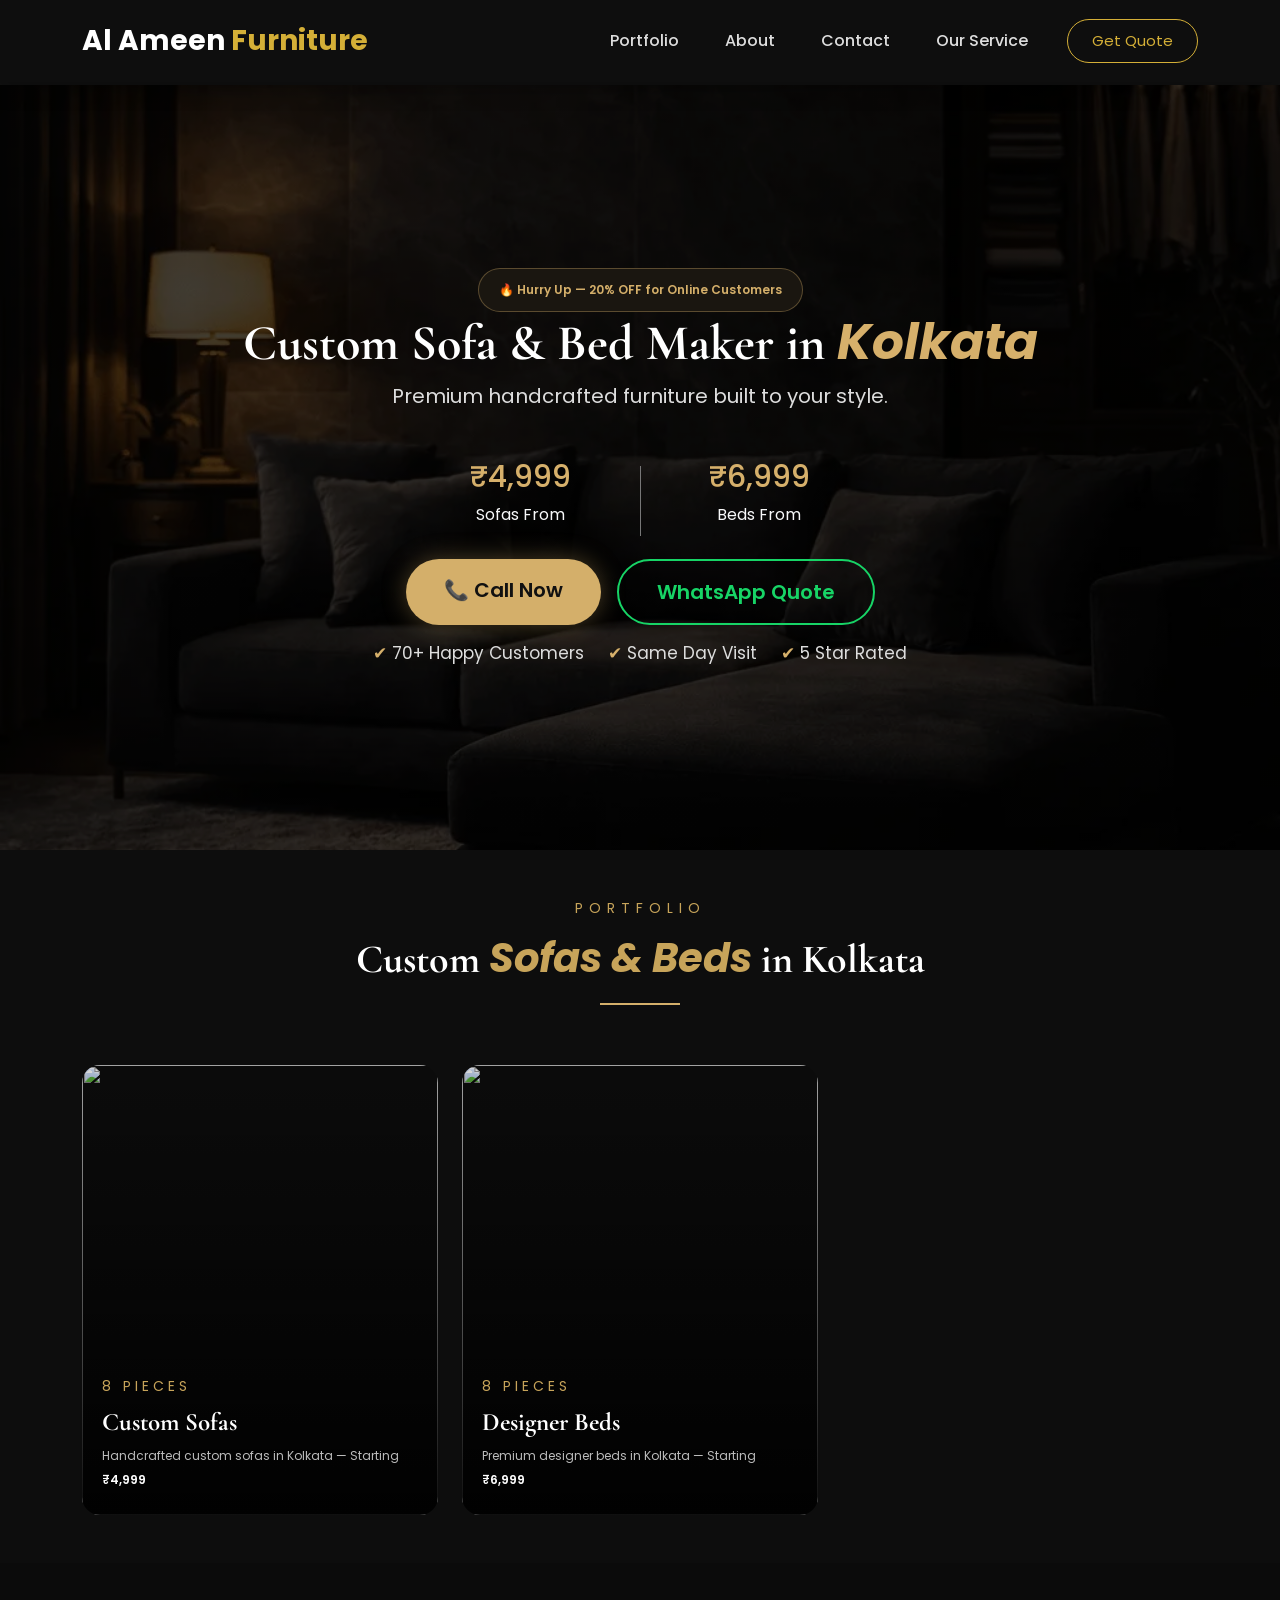
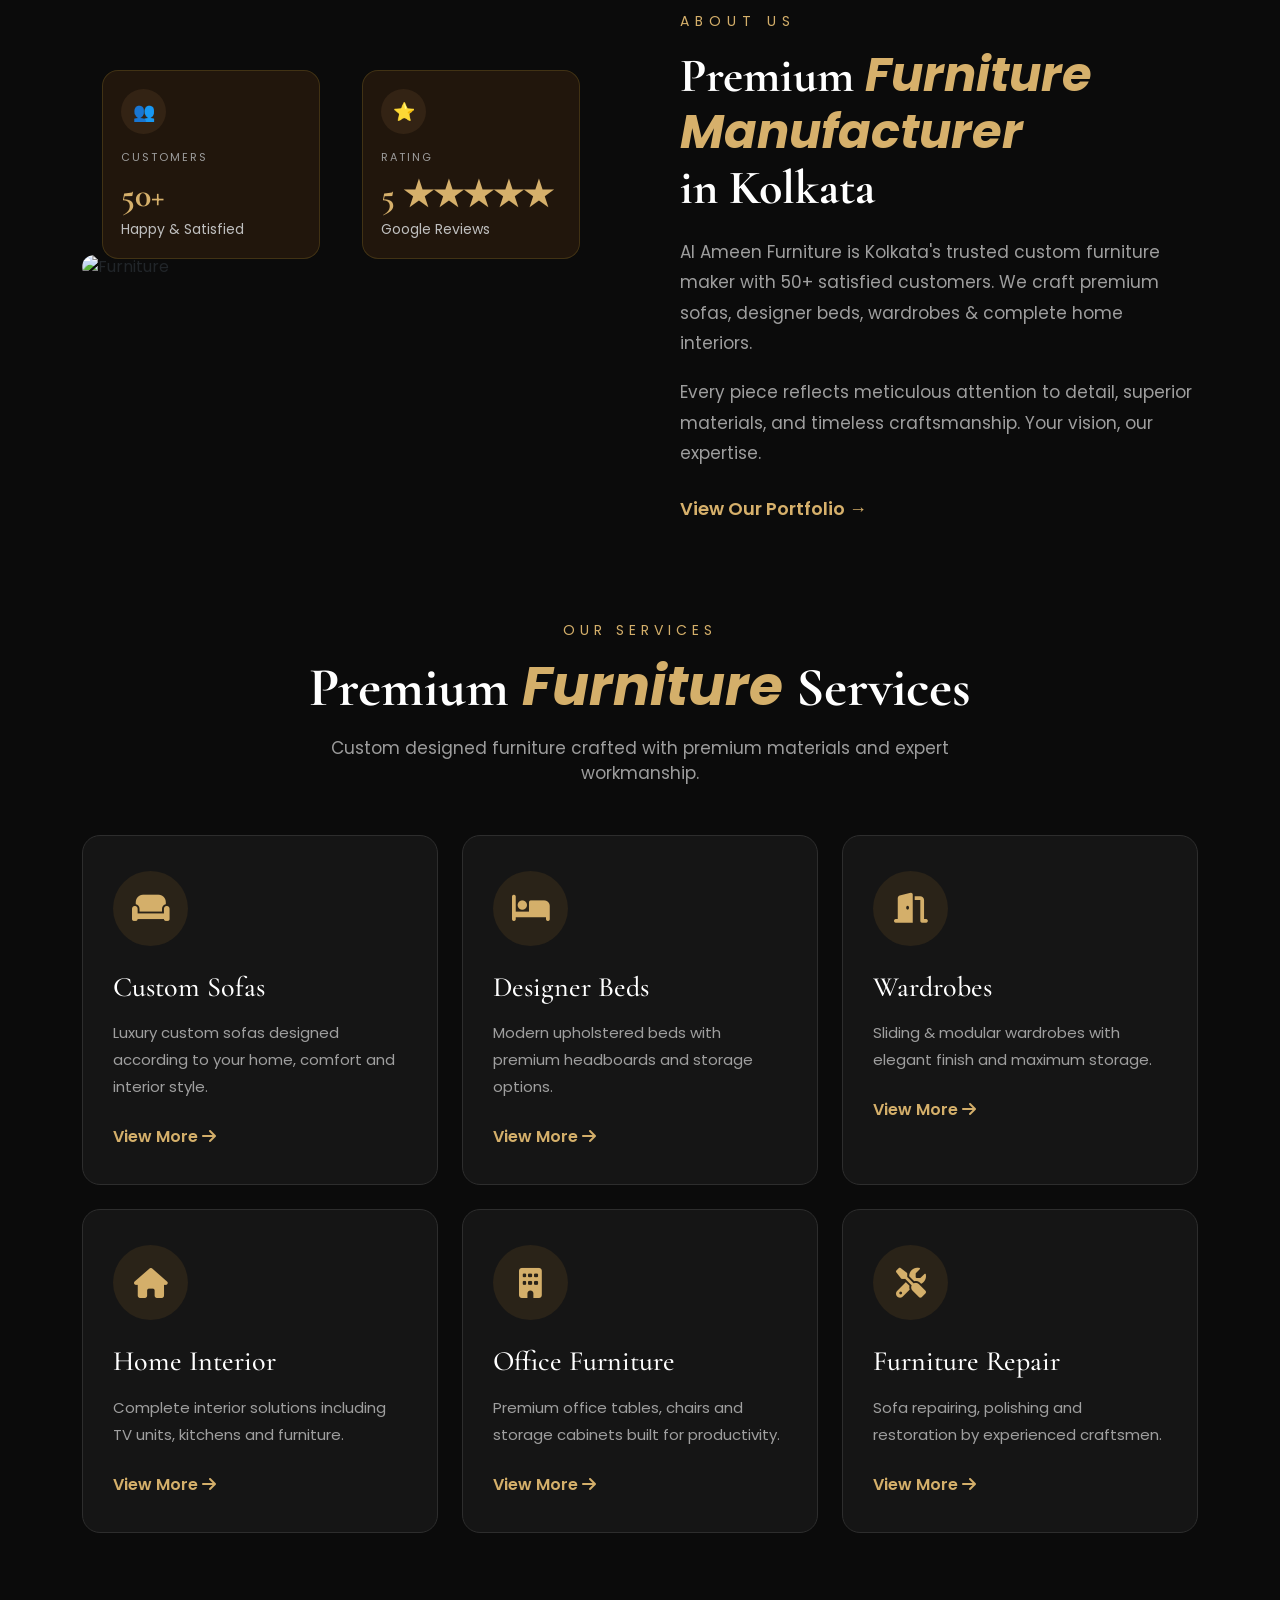
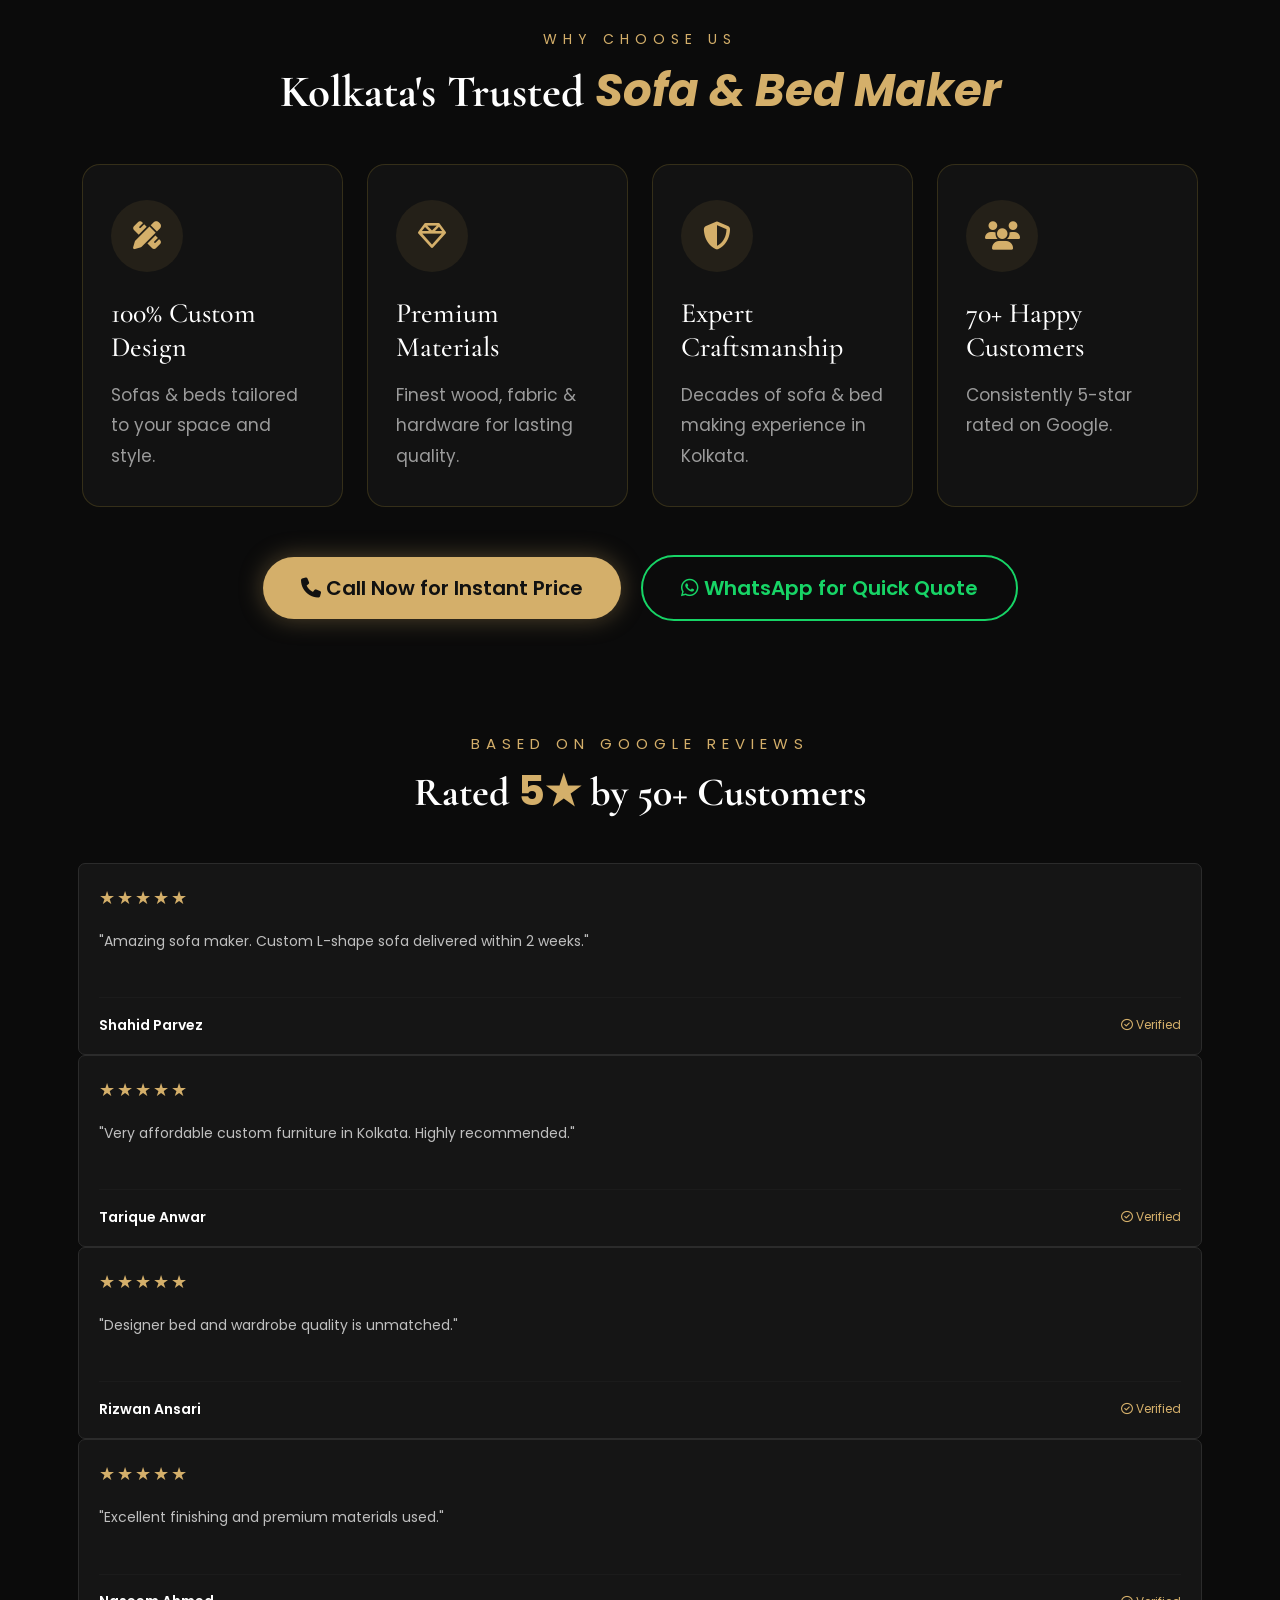
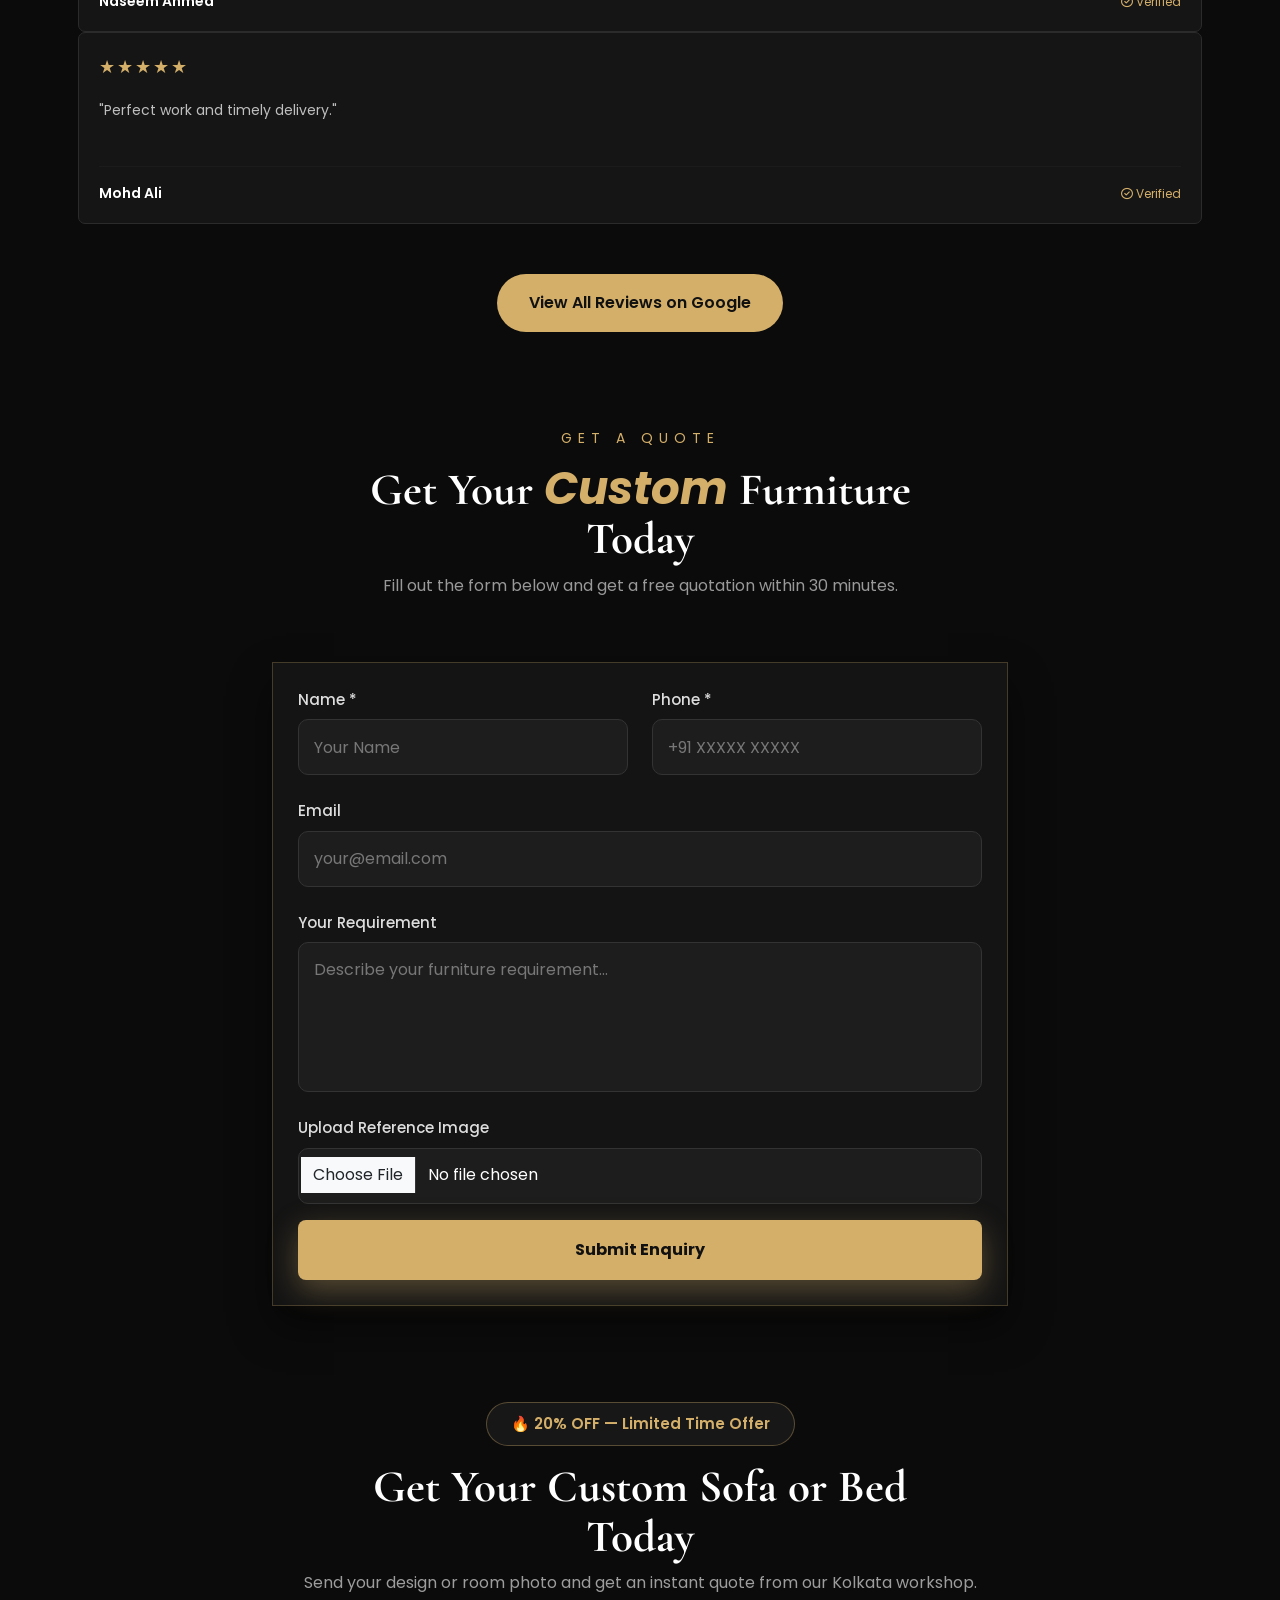
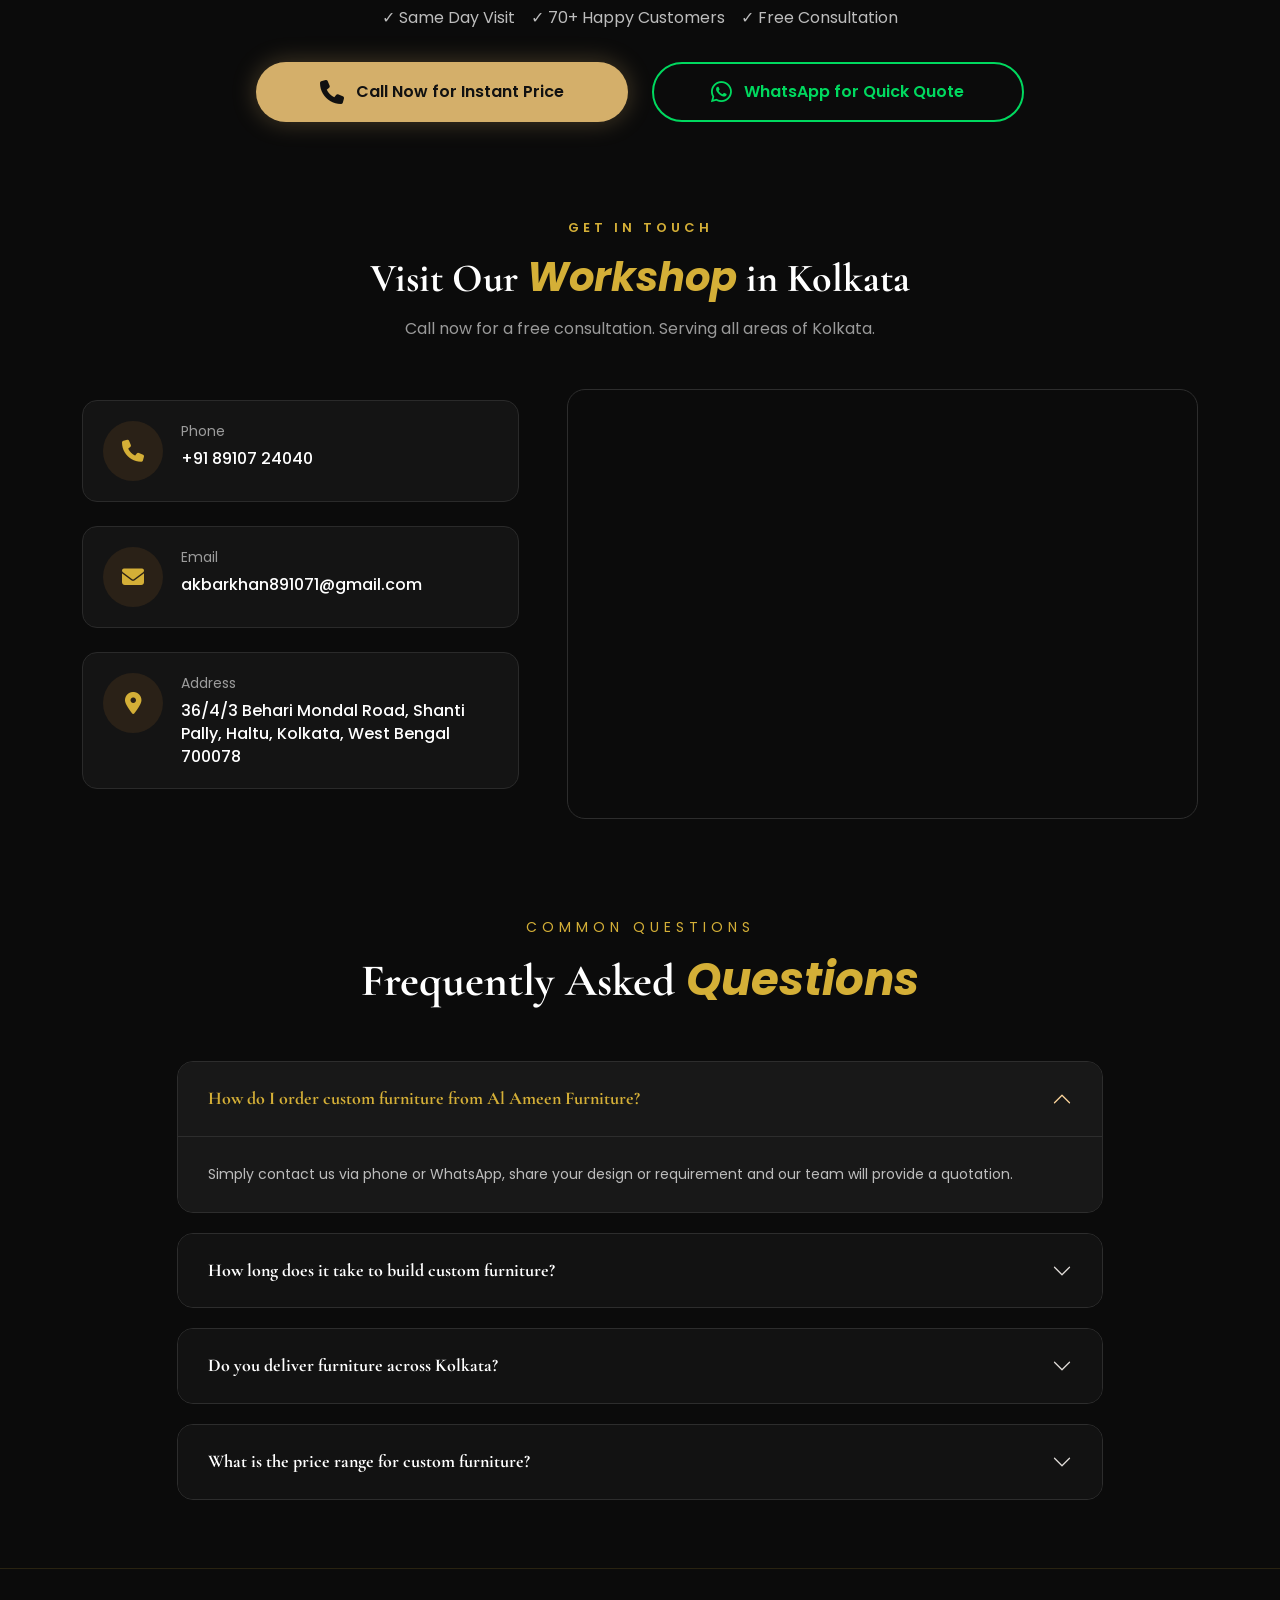
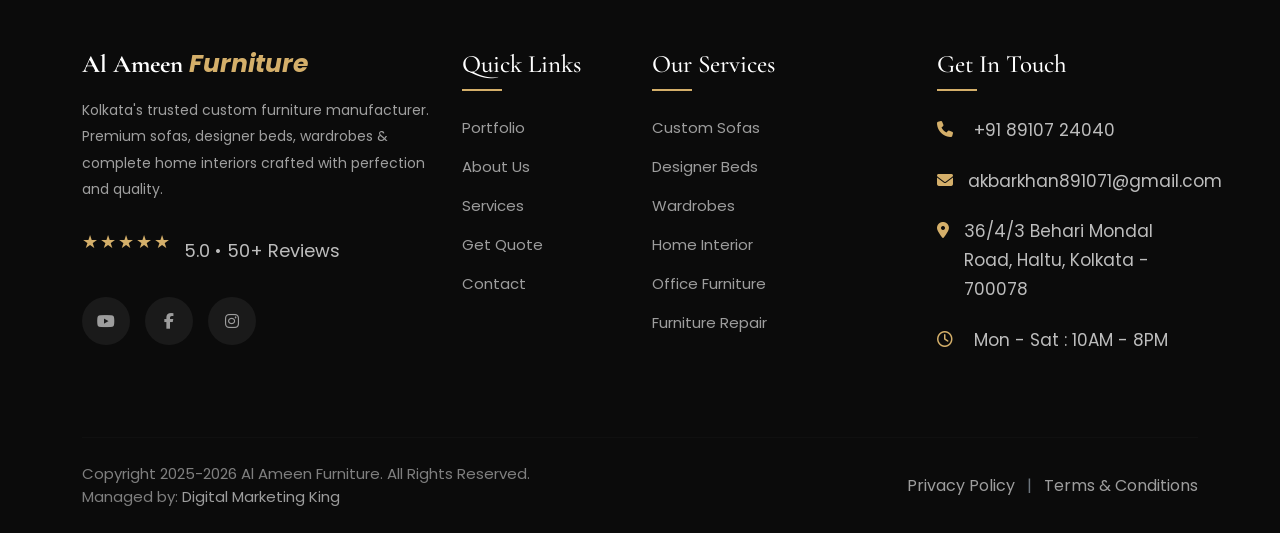
==== index.html @ 8ad7bc1b "Update index.html" ====
<!DOCTYPE html>
<html lang="en">

<head>
    <meta charset="UTF-8">
    <meta name="viewport" content="width=device-width, initial-scale=1.0">
    <!-- SEO Optimization Meta Tags By Digital Marketing King® -->
    <!-- Visit us at Digitalmarketingking.com -->
    <title>Custom Furniture Manufacturer in Kolkata | Sofa, Bed, Wardrobe & Interior</title>
    <meta name="description" content="Al Ameen Furniture is a trusted custom furniture manufacturer in Kolkata. We design and manufacture custom sofas, designer beds, wardrobes, office furniture, home interiors, furniture repair, polishing, and upholstery services at affordable prices.">
    <link rel="canonical" href="https://alameenfurniture.in/" />
    <meta name="author" content="Al Ameen Furniture">
    <meta name="language" content="English">
    <meta name="robots" content="index, follow, max-image-preview:large">

    <!-- Bootstrap CSS -->
    <link href="https://cdn.jsdelivr.net/npm/bootstrap@5.3.3/dist/css/bootstrap.min.css" rel="stylesheet">

    <!-- Google Font -->
    <link href="https://fonts.googleapis.com/css2?family=Poppins:wght@300;400;500;600;700&display=swap"
        rel="stylesheet">

    <link rel="stylesheet" href="https://cdnjs.cloudflare.com/ajax/libs/font-awesome/6.6.0/css/all.min.css">

    <!-- Slick Slider -->
    <link rel="stylesheet" href="https://cdn.jsdelivr.net/npm/slick-carousel@1.8.1/slick/slick.css">
    <link rel="stylesheet" href="https://cdn.jsdelivr.net/npm/slick-carousel@1.8.1/slick/slick-theme.css">

    <style>
        @import url('https://fonts.googleapis.com/css2?family=Cormorant+Garamond:wght@600;700&family=Poppins:wght@300;400;500;600&display=swap');

        * {
            margin: 0;
            padding: 0;
            box-sizing: border-box;
            font-family: 'Poppins', sans-serif;
        }

        html {
            scroll-behavior: smooth;
        }

        body {
            background: #111;
            padding-top: 85px;
        }

        /*================== Navbar ===================*/

        .navbar {
            position: fixed;
            top: 0;
            left: 0;
            width: 100%;
            z-index: 9999;
            padding: 15px 0;
            background: rgba(15, 15, 15, .95);
            backdrop-filter: blur(10px);
            -webkit-backdrop-filter: blur(10px);
            transition: .4s;
            box-shadow: 0 5px 20px rgba(0, 0, 0, .35);
        }

        .navbar .container {
            display: flex;
            align-items: center;
            justify-content: space-between;
        }

        .logo {
            font-size: 28px;
            font-weight: 700;
            text-decoration: none;
        }

        .white {
            color: #fff;
        }

        .gold {
            color: #d4af37;
        }

        /*================ Menu =================*/

        .navbar-nav {
            align-items: center;
        }

        .navbar-nav .nav-link {
            color: #ddd;
            font-size: 16px;
            font-weight: 500;
            margin: 0 15px;
            position: relative;
            transition: .3s;
        }

        .navbar-nav .nav-link:hover {
            color: #fff;
        }

        .navbar-nav .nav-link::after {
            content: "";
            position: absolute;
            left: 0;
            bottom: -5px;
            width: 0;
            height: 2px;
            background: #d4af37;
            transition: .4s;
        }

        .navbar-nav .nav-link:hover::after {
            width: 100%;
        }

        /*================== Button ===================*/

        .quote-btn {
            color: #d4af37;
            border: 1px solid #d4af37;
            border-radius: 40px;
            padding: 10px 24px;
            font-size: 15px;
            transition: .4s;
        }

        .quote-btn:hover {
            background: #d4af37;
            color: #111;
        }

        /*================= Toggle Button ====================*/

        .navbar-toggler {
            border: none;
            box-shadow: none !important;
        }

        .navbar-toggler-icon {
            filter: invert(1);
        }

        /*================== Offcanvas ========================*/

        .offcanvas {
            width: 280px;
            background: #111;
        }

        .offcanvas-header {
            border-bottom: 1px solid rgba(255, 255, 255, .08);
            padding: 20px;
        }

        .offcanvas-body {
            padding: 20px;
        }

        .offcanvas .nav-link {
            color: #fff !important;
            padding: 12px 0;
            font-size: 17px;
        }

        .offcanvas .nav-link:hover {
            color: #d4af37 !important;
        }

        .btn-close {
            filter: invert(1);
        }

        /*================ Responsive ====================*/

        @media(max-width:991px) {

            .logo {
                font-size: 22px;
            }

            .quote-btn {
                width: 100%;
                text-align: center;
                margin-top: 20px;
            }

            .offcanvas {
                width: 260px;
            }

        }

        @media(max-width:576px) {

            .logo {
                font-size: 20px;
            }

            .navbar {
                padding: 12px 0;
            }

        }
    </style>

    <style>
        .hero-section {
            min-height: 85vh;
            background: linear-gradient(rgba(0, 0, 0, .70), rgba(0, 0, 0, .70)),
                url(img/hero-bg-DY46od06.webp) center/cover no-repeat;
            position: relative;
        }

        .overlay {
            position: absolute;
            inset: 0;
            background: rgba(0, 0, 0, .15);
        }

        .offer-badge {
            display: inline-block;
            border: 1px solid #c9a96e;
            color: #c9a96e;
            padding: 10px 25px;
            border-radius: 50px;
            font-size: 15px;
        }

        .hero-title {
            color: #fff;
            font-size: clamp(38px, 6vw, 65px);
            font-family: "Cormorant Garamond", serif;
            font-weight: 700;
            font-size: 50px;
        }

        .hero-title span {
            color: #d6b06b;
            font-style: italic;
        }

        .hero-subtitle {
            color: #ddd;
            font-size: 20px;
        }

        .price-area h2,
        .hero-section h2 {
            color: #d6b06b;
            font-size: 30px;
        }

        .divider {
            width: 1px;
            height: 70px;
            background: #777;
        }

        .call-btn,
        .whatsapp-btn {
            text-decoration: none;
            padding: 15px 30px;
            border-radius: 50px;
            font-weight: 600;
        }

        .call-btn {
            background: #d6b06b;
            color: #111;
        }

        .call-btn:hover {
            background: #fff;
        }

        .whatsapp-btn {
            border: 2px solid #25D366;
            color: #25D366;
        }

        .whatsapp-btn:hover {
            background: #25D366;
            color: #fff;
        }

        .hero-features span {
            color: #ddd;
            font-size: 17px;
        }

        .hero-features span::before {
            content: "✔ ";
            color: #d6b06b;
        }

        @media(max-width:768px) {

            .hero-section {
                min-height: 75vh;
                padding: 40px 0;
            }

            .hero-subtitle {
                font-size: 17px;
            }

            .price-area h2,
            .hero-section h2 {
                font-size: 34px;
            }

            .call-btn,
            .whatsapp-btn {
                width: 100%;
                text-align: center;
            }

        }
    </style>

    <style>
        .offer-badge {
            display: inline-flex;
            align-items: center;
            justify-content: center;
            padding: 12px 20px;
            border: 1px solid rgba(212, 175, 106, .35);
            border-radius: 50px;
            background: #1a1610;
            color: #d4af6a;
            font-size: 12px;
            font-weight: 600;
            animation: offerBlink 1.2s infinite;
            transition: .3s;
        }

        /* ON - OFF - ON Animation */
        @keyframes offerBlink {
            0% {
                opacity: 1;
                transform: scale(1);
                box-shadow: 0 0 0 rgba(212, 175, 106, 0);
            }

            25% {
                opacity: 1;
                /* box-shadow: 0 0 25px rgba(212, 175, 106, .7); */
            }

            50% {
                opacity: .35;
                transform: scale(.96);
                box-shadow: none;
            }

            75% {
                opacity: 1;
                /* box-shadow: 0 0 30px rgba(212, 175, 106, .8); */
            }

            100% {
                opacity: 1;
                transform: scale(1);
                box-shadow: 0 0 0 rgba(212, 175, 106, 0);
            }
        }
    </style>

</head>

<body>

    <header class="hero">

        <nav class="navbar navbar-expand-lg fixed-top">

            <div class="container">

                <a class="navbar-brand logo" href="#">
                    <span class="white">Al Ameen</span>
                    <span class="gold">Furniture</span>
                </a>

                <!-- Mobile Button -->
                <button class="navbar-toggler" type="button" data-bs-toggle="offcanvas" data-bs-target="#mobileMenu">

                    <span class="navbar-toggler-icon"></span>

                </button>

                <!-- Desktop Menu -->
                <div class="collapse navbar-collapse d-none d-lg-flex justify-content-end">

                    <ul class="navbar-nav align-items-center">

                        <li class="nav-item">
                            <a class="nav-link" href="#Portfolio">Portfolio</a>
                        </li>

                        <li class="nav-item">
                            <a class="nav-link" href="#about">About</a>
                        </li>

                        <li class="nav-item">
                            <a class="nav-link" href="#contact">Contact</a>
                        </li>

                        <li class="nav-item">
                            <a class="nav-link" href="#service">Our Service</a>
                        </li>

                        <li class="nav-item ms-3">
                            <a href="#quote" class="btn quote-btn">
                                Get Quote
                            </a>
                        </li>

                    </ul>

                </div>

            </div>

        </nav>

    </header>

    <!-- Mobile Offcanvas -->
    <div class="offcanvas offcanvas-start text-white" tabindex="-1" id="mobileMenu">

        <div class="offcanvas-header">

            <h5 class="logo">
                <span class="white">Al Ameen</span>
                <span class="gold">Furniture</span>
            </h5>

            <button type="button" class="btn-close" data-bs-dismiss="offcanvas"></button>

        </div>

        <div class="offcanvas-body">

            <ul class="navbar-nav">

                <li class="nav-item">
                    <a class="nav-link" href="#portfolio">Portfolio</a>
                </li>

                <li class="nav-item">
                    <a class="nav-link" href="#about">About</a>
                </li>
                <li class="nav-item">
                    <a class="nav-link" href="#service">Our Service</a>
                </li>

                <li class="nav-item">
                    <a class="nav-link" href="#contact">Contact</a>
                </li>

                <li class="mt-4">
                    <a href="#quote" class="btn quote-btn w-100">
                        Get Quote
                    </a>
                </li>

            </ul>

        </div>

    </div>



    <section class="hero-section d-flex align-items-center text-center">

        <div class="overlay"></div>

        <div class="container position-relative">

            <div class="row justify-content-center">
                <div class="col-lg-9">

                    <div class="offer-badge">
                        🔥 Hurry Up — 20% OFF for Online Customers
                    </div>

                    <h1 class="hero-title">
                        Custom Sofa & Bed Maker in
                        <span>Kolkata</span>
                    </h1>

                    <p class="hero-subtitle">
                        Premium handcrafted furniture built to your style.
                    </p>

                    <div class="row justify-content-center align-items-center g-4 mt-4">

                        <div class="col-6 col-md-3">
                            <h2>₹4,999</h2>
                            <p class="text-light">Sofas From</p>
                        </div>

                        <div class="col-auto d-none d-md-block">
                            <div class="divider"></div>
                        </div>

                        <div class="col-6 col-md-3">
                            <h2>₹6,999</h2>
                            <p class="text-light">Beds From</p>
                        </div>

                    </div>

                    <div class="d-flex flex-column flex-md-row justify-content-center gap-3 mt-3">

                        <a href="8910724040" class="call-btn">
                            📞 Call Now
                        </a>

                        <a href="https://api.whatsapp.com/send/?phone=918910724040&text=I+want+custom+sofa+or+bed+quote&type=phone_number&app_absent=0"
                            class="whatsapp-btn">
                            WhatsApp Quote
                        </a>

                    </div>

                    <div class="d-flex flex-wrap justify-content-center gap-4 mt-3 hero-features">

                        <span>70+ Happy Customers</span>
                        <span>Same Day Visit</span>
                        <span>5 Star Rated</span>

                    </div>

                </div>
            </div>

        </div>

    </section>


    <section class="portfolio py-5" id="Portfolio">
        <div class="container">

            <div class="text-center mb-5">
                <p class="portfolio-tag">PORTFOLIO</p>

                <h2 class="portfolio-title">
                    Custom <span>Sofas & Beds</span> in Kolkata
                </h2>

                <div class="title-line"></div>
            </div>

            <div class="row g-4">

                <!-- Card 1 -->
                <div class="col-lg-4 col-md-6">
                    <div class="portfolio-card">

                        <img src="https://images.unsplash.com/photo-1555041469-a586c61ea9bc?w=800" class="img-fluid">

                        <div class="card-overlay">

                            <span class="pieces">8 PIECES</span>

                            <h3>Custom Sofas</h3>

                            <p>
                                Handcrafted custom sofas in Kolkata — Starting
                            </p>

                            <h5>₹4,999</h5>

                        </div>

                    </div>
                </div>

                <!-- Card 2 -->
                <div class="col-lg-4 col-md-6">
                    <div class="portfolio-card">

                        <img src="https://images.unsplash.com/photo-1505693416388-ac5ce068fe85?w=800" class="img-fluid">

                        <div class="card-overlay">

                            <span class="pieces">8 PIECES</span>

                            <h3>Designer Beds</h3>

                            <p>
                                Premium designer beds in Kolkata — Starting
                            </p>

                            <h5>₹6,999</h5>

                        </div>

                    </div>
                </div>

            </div>

        </div>
    </section>


    <style>
        .portfolio {
            background: #0d0d0d;
        }

        .portfolio-tag {
            color: #c7a45a;
            letter-spacing: 6px;
            font-size: 14px;
            margin-bottom: 15px;
        }

        .portfolio-title {
            color: #fff;
            font-size: 40px;
            font-family: "Cormorant Garamond", serif;
            font-weight: 700;
        }

        .portfolio-title span {
            color: #c7a45a;
            font-style: italic;
        }

        .title-line {
            width: 80px;
            height: 2px;
            background: #c7a45a;
            margin: 20px auto;
        }

        .portfolio-card {
            position: relative;
            overflow: hidden;
            border-radius: 18px;
        }

        .portfolio-card img {
            width: 100%;
            height: 450px;
            object-fit: cover;
            transition: .5s;
        }

        .portfolio-card:hover img {
            transform: scale(1.08);
        }

        .card-overlay {
            position: absolute;
            inset: 0;
            background: linear-gradient(to top, rgba(0, 0, 0, .92), rgba(0, 0, 0, .15));
            display: flex;
            flex-direction: column;
            border-radius: 8px;
            justify-content: flex-end;
            padding: 20px;
        }

        .pieces {
            color: #c7a45a;
            letter-spacing: 4px;
            font-size: 14px;
        }

        .card-overlay h3 {
            color: #fff;
            font-family: "Cormorant Garamond", serif;
            font-size: 25px;
            font-weight: 800;
            margin: 10px 0;
        }

        .card-overlay p {
            color: #bbb;
            font-size: 12px;
            margin-bottom: 8px;
        }

        .card-overlay h5 {
            color: #fff;
            font-size: 12px;
            font-weight: 600;
        }

        @media(max-width:991px) {

            .portfolio-title {
                font-size: 42px;
            }

            .portfolio-card img {
                height: 420px;
            }

            .card-overlay {
                padding: 25px;
            }

            .card-overlay h3 {
                font-size: 36px;
            }

            .card-overlay p {
                font-size: 16px;
            }

            .card-overlay h5 {
                font-size: 26px;
            }

        }
    </style>





    <section class="about-section py-5" id="about">
        <div class="container">
            <div class="row align-items-center g-5">

                <!-- Left Image -->
                <div class="col-lg-6">

                    <div class="about-image">

                        <img src="https://alameenfurniture.in/assets/workshop-DYOjUF5n.webp" class="img-fluid"
                            alt="Furniture">

                        <div class="about-card left-card">
                            <div class="icon">👥</div>

                            <small>CUSTOMERS</small>

                            <h2>50+</h2>

                            <p>Happy & Satisfied</p>
                        </div>

                        <div class="about-card right-card">
                            <div class="icon">⭐</div>

                            <small>RATING</small>

                            <h2>5 ★★★★★</h2>

                            <p>Google Reviews</p>
                        </div>

                    </div>

                </div>

                <!-- Right Content -->
                <div class="col-lg-6">

                    <span class="section-tag">ABOUT US</span>

                    <h2 class="about-title">
                        Premium <span>Furniture Manufacturer</span>
                        <br>in Kolkata
                    </h2>

                    <p class="about-text">
                        Al Ameen Furniture is Kolkata's trusted custom furniture maker with
                        50+ satisfied customers. We craft premium sofas, designer beds,
                        wardrobes & complete home interiors.
                    </p>

                    <p class="about-text">
                        Every piece reflects meticulous attention to detail, superior materials,
                        and timeless craftsmanship. Your vision, our expertise.
                    </p>

                    <a href="#" class="portfolio-btn">
                        View Our Portfolio →
                    </a>

                </div>

            </div>
        </div>
    </section>


    <style>
        .about-section {
            background: #0b0b0b;
            padding: 70px 0;
        }

        .about-image {
            position: relative;
        }

        .about-image img {
            width: 100%;
            height: 550px;
            object-fit: cover;
            border-radius: 18px;
        }

        /* Floating Cards */

        .about-card {
            position: absolute;
            bottom: 20px;
            width: 42%;
            padding: 18px;
            border-radius: 16px;
            background: rgba(36, 24, 14, .92);
            border: 1px solid rgba(212, 175, 55, .18);
            backdrop-filter: blur(10px);
            transition: .3s;
        }

        .about-card:hover {
            transform: translateY(-5px);
        }

        .left-card {
            left: 20px;
        }

        .right-card {
            right: 20px;
        }

        .icon {
            width: 45px;
            height: 45px;
            border-radius: 50%;
            background: #332314;
            color: #d6b06b;
            display: flex;
            align-items: center;
            justify-content: center;
            margin-bottom: 10px;
            font-size: 18px;
        }

        .about-card small {
            color: #9d9d9d;
            font-size: 11px;
            letter-spacing: 2px;
        }

        .about-card h2 {
            color: #d6b06b;
            font-size: 34px;
            margin: 8px 0 2px;
            font-family: 'Cormorant Garamond', serif;
            font-weight: 700;
        }

        .about-card p {
            color: #bfbfbf;
            margin: 0;
            font-size: 14px;
        }

        /* Right Content */

        .section-tag {
            color: #d6b06b;
            letter-spacing: 5px;
            font-size: 13px;
            display: block;
            margin-bottom: 12px;
            text-transform: uppercase;
        }

        .about-title {
            color: #fff;
            font-size: 48px;
            line-height: 1.15;
            margin-bottom: 20px;
            font-family: 'Cormorant Garamond', serif;
            font-weight: 700;
        }

        .about-title span {
            color: #d6b06b;
            font-style: italic;
        }

        .about-text {
            color: #9e9e9e;
            font-size: 17px;
            line-height: 1.8;
            margin-bottom: 18px;
        }

        .portfolio-btn {
            display: inline-block;
            margin-top: 8px;
            color: #d6b06b;
            text-decoration: none;
            font-size: 18px;
            font-weight: 600;
            transition: .3s;
        }

        .portfolio-btn:hover {
            color: #fff;
            transform: translateX(5px);
        }

        /* Desktop spacing */

        @media(min-width:992px) {

            .about-section .row {
                align-items: center;
            }

            .about-section .col-lg-6:first-child {
                padding-right: 40px;
            }

            .about-section .col-lg-6:last-child {
                padding-left: 40px;
            }

        }

        /* Tablet */

        @media(max-width:991px) {

            .about-section {
                padding: 60px 0;
            }

            .about-image {
                margin-bottom: 40px;
            }

            .about-image img {
                height: 450px;
            }

            .about-title {
                font-size: 38px;
            }

            .about-text {
                font-size: 16px;
            }

            .about-card {
                width: 45%;
                padding: 15px;
            }

            .about-card h2 {
                font-size: 28px;
            }

        }

        /* Mobile */

        @media(max-width:576px) {

            .about-section {
                padding: 50px 0;
            }

            .about-image img {
                height: 320px;
            }

            .about-card {
                position: relative;
                width: 100%;
                left: 0;
                right: 0;
                bottom: 0;
                margin-top: 15px;
            }

            .left-card,
            .right-card {
                left: 0;
                right: 0;
            }

            .about-title {
                font-size: 30px;
            }

            .about-text {
                font-size: 15px;
                line-height: 1.7;
            }

            .portfolio-btn {
                font-size: 17px;
            }
        }
    </style>



    <section class="services-section py-5" id="service">
        <div class="container">

            <div class="text-center mb-5">
                <span class="service-tag">OUR SERVICES</span>

                <h2 class="service-title">
                    Premium <span>Furniture</span> Services
                </h2>

                <p class="service-subtitle">
                    Custom designed furniture crafted with premium materials and expert workmanship.
                </p>
            </div>

            <div class="row g-4">

                <div class="col-lg-4 col-md-6">
                    <div class="service-card">
                        <div class="service-icon">
                            <i class="fa-solid fa-couch"></i>
                        </div>

                        <h4>Custom Sofas</h4>

                        <p>
                            Luxury custom sofas designed according to your home,
                            comfort and interior style.
                        </p>

                        <a href="custom-sofa.html">View More <i class="fa-solid fa-arrow-right"></i></a>
                    </div>
                </div>

                <div class="col-lg-4 col-md-6">
                    <div class="service-card">
                        <div class="service-icon">
                            <i class="fa-solid fa-bed"></i>
                        </div>

                        <h4>Designer Beds</h4>

                        <p>
                            Modern upholstered beds with premium headboards
                            and storage options.
                        </p>

                        <a href="designer-beds.html">View More <i class="fa-solid fa-arrow-right"></i></a>
                    </div>
                </div>

                <div class="col-lg-4 col-md-6">
                    <div class="service-card">
                        <div class="service-icon">
                            <i class="fa-solid fa-door-open"></i>
                        </div>

                        <h4>Wardrobes</h4>

                        <p>
                            Sliding & modular wardrobes with elegant finish
                            and maximum storage.
                        </p>

                        <a href="wardrobes.html">View More <i class="fa-solid fa-arrow-right"></i></a>
                    </div>
                </div>

                <div class="col-lg-4 col-md-6">
                    <div class="service-card">
                        <div class="service-icon">
                            <i class="fa-solid fa-house"></i>
                        </div>

                        <h4>Home Interior</h4>

                        <p>
                            Complete interior solutions including TV units,
                            kitchens and furniture.
                        </p>

                        <a href="home-interior.html">View More <i class="fa-solid fa-arrow-right"></i></a>
                    </div>
                </div>

                <div class="col-lg-4 col-md-6">
                    <div class="service-card">
                        <div class="service-icon">
                            <i class="fa-solid fa-building"></i>
                        </div>

                        <h4>Office Furniture</h4>

                        <p>
                            Premium office tables, chairs and storage cabinets
                            built for productivity.
                        </p>

                        <a href="office-furniture.html">View More <i class="fa-solid fa-arrow-right"></i></a>
                    </div>
                </div>

                <div class="col-lg-4 col-md-6">
                    <div class="service-card">
                        <div class="service-icon">
                            <i class="fa-solid fa-screwdriver-wrench"></i>
                        </div>

                        <h4>Furniture Repair</h4>

                        <p>
                            Sofa repairing, polishing and restoration
                            by experienced craftsmen.
                        </p>

                        <a href="furniture-repair.html">View More <i class="fa-solid fa-arrow-right"></i></a>
                    </div>
                </div>

            </div>

        </div>
    </section>


    <style>
        .services-section {
            background: #0b0b0b;
        }

        .service-tag {
            display: inline-block;
            color: #d4af6a;
            font-size: 14px;
            letter-spacing: 5px;
            text-transform: uppercase;
            margin-bottom: 12px;
        }

        .service-title {
            color: #fff;
            font-size: 55px;
            font-family: 'Cormorant Garamond', serif;
            font-weight: 700;
            margin-bottom: 15px;
        }

        .service-title span {
            color: #d4af6a;
            font-style: italic;
        }

        .service-subtitle {
            color: #9c9c9c;
            max-width: 650px;
            margin: auto;
            font-size: 17px;
        }

        .service-card {

            height: 100%;

            background: #151515;

            border: 1px solid #2d2d2d;

            border-radius: 18px;

            padding: 35px 30px;

            transition: .4s;

            position: relative;

            overflow: hidden;
        }

        .service-card::before {

            content: "";

            position: absolute;

            top: 0;

            left: 0;

            width: 100%;

            height: 4px;

            background: #d4af6a;

            transform: scaleX(0);

            transition: .4s;
        }

        .service-card:hover::before {

            transform: scaleX(1);
        }

        .service-card:hover {

            transform: translateY(-10px);

            border-color: #d4af6a;

            box-shadow: 0 20px 40px rgba(212, 175, 106, .15);
        }

        .service-icon {

            width: 75px;

            height: 75px;

            border-radius: 50%;

            background: #2a2318;

            color: #d4af6a;

            display: flex;

            align-items: center;

            justify-content: center;

            font-size: 30px;

            margin-bottom: 25px;

            transition: .4s;
        }

        .service-card:hover .service-icon {

            background: #d4af6a;

            color: #111;

            transform: rotateY(180deg);
        }

        .service-card h4 {

            color: #fff;

            font-size: 28px;

            font-family: 'Cormorant Garamond', serif;

            margin-bottom: 15px;
        }

        .service-card p {

            color: #9f9f9f;

            line-height: 1.8;

            font-size: 15px;

            margin-bottom: 25px;
        }

        .service-card a {

            color: #d4af6a;

            text-decoration: none;

            font-weight: 600;

            transition: .3s;
        }

        .service-card a i {

            transition: .3s;
        }

        .service-card:hover a {

            color: #fff;
        }

        .service-card:hover a i {

            margin-left: 8px;
        }

        @media(max-width:991px) {

            .service-title {
                font-size: 40px;
            }

            .service-card {
                padding: 30px;
            }

        }

        @media(max-width:576px) {

            .service-title {
                font-size: 32px;
            }

            .service-subtitle {
                font-size: 15px;
            }

            .service-card h4 {
                font-size: 24px;
            }

            .service-icon {

                width: 65px;

                height: 65px;

                font-size: 25px;
            }

        }
    </style>


    <!-- WHY CHOOSE US -->
    <section class="why-section py-5" id="">
        <div class="container">

            <!-- Heading -->
            <div class="text-center mb-5">
                <span class="section-tag">WHY CHOOSE US</span>

                <h2 class="section-title mt-3">
                    Kolkata's Trusted
                    <span>Sofa & Bed Maker</span>
                </h2>
            </div>

            <!-- Cards -->
            <div class="row g-4">

                <div class="col-lg-3 col-md-6">
                    <div class="why-card">
                        <div class="icon-box">
                            <i class="fa-solid fa-pencil-ruler"></i>
                        </div>

                        <h4>100% Custom Design</h4>

                        <p>
                            Sofas & beds tailored to your
                            space and style.
                        </p>
                    </div>
                </div>

                <div class="col-lg-3 col-md-6">
                    <div class="why-card">
                        <div class="icon-box">
                            <i class="fa-regular fa-gem"></i>
                        </div>

                        <h4>Premium Materials</h4>

                        <p>
                            Finest wood, fabric &
                            hardware for lasting quality.
                        </p>
                    </div>
                </div>

                <div class="col-lg-3 col-md-6">
                    <div class="why-card">
                        <div class="icon-box">
                            <i class="fa-solid fa-shield-halved"></i>
                        </div>

                        <h4>Expert Craftsmanship</h4>

                        <p>
                            Decades of sofa & bed making
                            experience in Kolkata.
                        </p>
                    </div>
                </div>

                <div class="col-lg-3 col-md-6">
                    <div class="why-card">
                        <div class="icon-box">
                            <i class="fa-solid fa-users"></i>
                        </div>

                        <h4>70+ Happy Customers</h4>

                        <p>
                            Consistently 5-star rated
                            on Google.
                        </p>
                    </div>
                </div>

            </div>

            <!-- Buttons -->
            <div class="text-center mt-5">

                <a href="tel:8910724040" class="call-btn me-lg-3 mb-3">
                    <i class="fa-solid fa-phone"></i>
                    Call Now for Instant Price
                </a>

                <a href="https://api.whatsapp.com/send/?phone=918910724040&text=I+want+custom+sofa+or+bed+quote&type=phone_number&app_absent=0"
                    class="whatsapp-btn mb-3">
                    <i class="fa-brands fa-whatsapp"></i>
                    WhatsApp for Quick Quote
                </a>

            </div>

        </div>
    </section>


    <style>
        /*================ WHY SECTION ============*/

        .why-section {
            background: #0b0b0b;
            padding: 90px 0;
        }

        .section-tag {
            color: #cfa75d;
            letter-spacing: 5px;
            font-size: 14px;
            text-transform: uppercase;
        }

        .section-title {
            color: #fff;
            font-size: 58px;
            font-weight: 700;
            font-family: 'Cormorant Garamond', serif;
        }

        .section-title span {
            color: #d4af6a;
            font-style: italic;
        }

        /* Card */

        .why-card {
            background: #121212;
            border: 1px solid rgba(212, 175, 55, .18);
            border-radius: 18px;
            padding: 35px 28px;
            height: 100%;
            transition: .35s;
        }

        .why-card:hover {
            transform: translateY(-8px);
            border-color: #d4af6a;
            box-shadow: 0 15px 35px rgba(212, 175, 55, .12);
        }

        .icon-box {
            width: 72px;
            height: 72px;
            border-radius: 50%;
            background: #242018;
            display: flex;
            align-items: center;
            justify-content: center;
            margin-bottom: 25px;
        }

        .icon-box i {
            color: #d4af6a;
            font-size: 28px;
        }

        .why-card h4 {
            color: #fff;
            font-size: 28px;
            margin-bottom: 15px;
            font-family: 'Cormorant Garamond', serif;
        }

        .why-card p {
            color: #9b9b9b;
            font-size: 17px;
            line-height: 1.8;
            margin: 0;
        }

        /* Buttons */

        .call-btn,
        .whatsapp-btn {
            display: inline-block;
            padding: 16px 38px;
            border-radius: 60px;
            text-decoration: none;
            font-size: 20px;
            font-weight: 600;
            transition: .3s;
        }

        .call-btn {
            background: #d4af6a;
            color: #111;
            box-shadow: 0 0 25px rgba(212, 175, 106, .35);
        }

        .call-btn:hover {
            background: #fff;
            color: #111;
        }

        .whatsapp-btn {
            border: 2px solid #17d466;
            color: #17d466;
        }

        .whatsapp-btn:hover {
            background: #17d466;
            color: #fff;
        }

        /* Responsive */

        @media(max-width:991px) {

            .section-title {
                font-size: 42px;
            }

            .why-card {
                padding: 30px 22px;
            }

            .why-card h4 {
                font-size: 24px;
            }

            .call-btn,
            .whatsapp-btn {
                width: 100%;
                margin-right: 0 !important;
                font-size: 17px;
            }

        }

        @media(max-width:576px) {

            .section-title {
                font-size: 34px;
            }

            .why-card h4 {
                font-size: 22px;
            }

            .why-card p {
                font-size: 15px;
            }

        }
    </style>



    <section class="review-section py-5">

        <div class="container">

            <div class="text-center mb-5">

                <span class="sub-title">BASED ON GOOGLE REVIEWS</span>

                <h2 class="main-title">
                    Rated <span>5★</span> by 50+ Customers
                </h2>

            </div>

            <div class="review-slider">

                <!-- Card -->
                <div class="px-2">
                    <div class="review-card">

                        <div class="stars">
                            ★★★★★
                        </div>

                        <p>
                            "Amazing sofa maker. Custom L-shape sofa delivered within 2 weeks."
                        </p>

                        <hr>

                        <div class="review-bottom">

                            <h5>Shahid Parvez</h5>

                            <span><i class="fa-regular fa-circle-check"></i> Verified</span>

                        </div>

                    </div>
                </div>

                <div class="px-2">
                    <div class="review-card">

                        <div class="stars">
                            ★★★★★
                        </div>

                        <p>
                            "Very affordable custom furniture in Kolkata. Highly recommended."
                        </p>

                        <hr>

                        <div class="review-bottom">

                            <h5>Tarique Anwar</h5>

                            <span><i class="fa-regular fa-circle-check"></i> Verified</span>

                        </div>

                    </div>
                </div>

                <div class="px-2">
                    <div class="review-card">

                        <div class="stars">
                            ★★★★★
                        </div>

                        <p>
                            "Designer bed and wardrobe quality is unmatched."
                        </p>

                        <hr>

                        <div class="review-bottom">

                            <h5>Rizwan Ansari</h5>

                            <span><i class="fa-regular fa-circle-check"></i> Verified</span>

                        </div>

                    </div>
                </div>

                <div class="px-2">
                    <div class="review-card">

                        <div class="stars">
                            ★★★★★
                        </div>

                        <p>
                            "Excellent finishing and premium materials used."
                        </p>

                        <hr>

                        <div class="review-bottom">

                            <h5>Naseem Ahmed</h5>

                            <span><i class="fa-regular fa-circle-check"></i> Verified</span>

                        </div>

                    </div>
                </div>

                <div class="px-2">
                    <div class="review-card">

                        <div class="stars">
                            ★★★★★
                        </div>

                        <p>
                            "Perfect work and timely delivery."
                        </p>

                        <hr>

                        <div class="review-bottom">

                            <h5>Mohd Ali</h5>

                            <span><i class="fa-regular fa-circle-check"></i> Verified</span>

                        </div>

                    </div>
                </div>

            </div>

            <div class="text-center">

                <a href="#" class="review-btn">
                    View All Reviews on Google
                </a>

            </div>

        </div>

    </section>


    <style>
        /*==================  REVIEW SECTION ===================*/

        .review-section {
            background: #0b0b0b;
            padding: 80px 0;
            overflow: hidden;
        }

        .sub-title {
            color: #d4af6a;
            font-size: 15px;
            letter-spacing: 6px;
            text-transform: uppercase;
            margin-bottom: 12px;
            display: block;
        }

        .main-title {
            color: #fff;
            font-size: 40px;
            font-family: "Cormorant Garamond", serif;
            font-weight: 700;
            line-height: 1.15;
            margin-bottom: 15px;
        }

        .main-title span {
            color: #d4af6a;
        }

        .title-line {
            width: 80px;
            height: 2px;
            background: #d4af6a;
            margin: 20px auto 60px;
        }

        /*=================  SLIDER ==================*/

        .review-slider {
            margin: 0 -12px;
        }

        .slick-slide {
            padding: 0 12px;
            height: auto;
        }

        .slick-track {
            display: flex !important;
        }

        .slick-slide>div {
            height: 100%;
        }

        /*================ CARD ==================*/

        .review-card {
            background: #151515;
            border: 1px solid #2b2b2b;
            border-radius: 7px;
            padding: 20px;
            color: #fff;
            height: 100%;
            display: flex;
            flex-direction: column;
            justify-content: space-between;
            transition: .35s;
        }

        .stars {
            color: #d4af6a;
            font-size: 18px;
            margin-bottom: 18px;
        }

        .review-card p {
            color: #bfbfbf;
            font-size: 14px;
            line-height: 1.8;
            margin-bottom: 25px;
            flex: 1;
        }

        .review-card hr {
            border: 0;
            border-top: 1px solid #2f2f2f;
            margin: 18px 0;
        }

        /*==================== BOTTOM ====================*/

        .review-bottom {
            display: flex;
            justify-content: space-between;
            align-items: center;
            gap: 10px;
        }

        .review-bottom h5 {
            font-size: 14px;
            margin: 0;
            color: #fff;
            font-weight: 600;
        }

        .review-bottom span {
            color: #d4af6a;
            font-size: 12px;
            white-space: nowrap;
        }

        /*================ BUTTON ======================*/

        .review-btn {
            display: inline-flex;
            align-items: center;
            justify-content: center;
            gap: 10px;
            margin-top: 50px;
            padding: 17px 32px;
            border-radius: 50px;
            background: #d4af6a;
            color: #111;
            text-decoration: none;
            font-weight: 600;
            font-size: 16px;
            transition: .3s;
        }

        .review-btn:hover {
            background: #fff;
            color: #111;
            transform: translateY(-3px);
        }

        /*=================== DOTS ================*/

        .slick-dots {
            bottom: -55px;
        }

        .slick-dots li {
            margin: 0 4px;
        }

        .slick-dots li button:before {
            color: #444;
            font-size: 12px;
            opacity: 1;
        }

        .slick-dots li.slick-active button:before {
            color: #d4af6a;
        }



        /*====================== RESPONSIVE ======================*/

        @media(max-width:1200px) {

            .slick-prev {
                left: -15px;
            }

            .slick-next {
                right: -15px;
            }

        }

        @media(max-width:992px) {

            .review-section {
                padding: 70px 0;
            }

            .main-title {
                font-size: 42px;
            }

            .review-card {
                padding: 22px;
            }

            .review-bottom h5 {
                font-size: 20px;
            }

            .review-card p {
                font-size: 15px;
            }

        }

        @media(max-width:576px) {

            .review-section {
                padding: 60px 0;
            }

            .sub-title {
                font-size: 13px;
                letter-spacing: 3px;
            }

            .main-title {
                font-size: 32px;
            }

            .review-card {
                padding: 20px;
            }

            .review-bottom {
                flex-direction: column;
                align-items: flex-start;
            }

            .review-btn {
                width: 100%;
                font-size: 16px;
                padding: 15px;
                margin-top: 60px;
            }

            .slick-prev,
            .slick-next {
                display: none !important;
            }

        }
    </style>





    <section class="quote-section py-5" id="quote">
        <div class="container">

            <!-- Heading -->
            <div class="row justify-content-center text-center mb-5">
                <div class="col-lg-8">
                    <span class="section-tag">GET A QUOTE</span>

                    <h2 class="section-title">
                        Get Your <span>Custom</span> Furniture
                        <br>Today
                    </h2>

                    <p class="section-desc">
                        Fill out the form below and get a free quotation within 30 minutes.
                    </p>
                </div>
            </div>

            <!-- Form -->
            <div class="row justify-content-center">
                <div class="col-lg-8">

                    <div class="quote-box">

                        <form>

                            <div class="row g-4">

                                <div class="col-md-6">
                                    <label class="form-label">Name *</label>
                                    <input type="text" class="form-control" placeholder="Your Name">
                                </div>

                                <div class="col-md-6">
                                    <label class="form-label">Phone *</label>
                                    <input type="tel" class="form-control" placeholder="+91 XXXXX XXXXX">
                                </div>

                                <div class="col-12">
                                    <label class="form-label">Email</label>
                                    <input type="email" class="form-control" placeholder="your@email.com">
                                </div>

                                <div class="col-12">
                                    <label class="form-label">Your Requirement</label>
                                    <textarea class="form-control"
                                        placeholder="Describe your furniture requirement..."></textarea>
                                </div>

                                <div class="col-12">
                                    <label class="form-label">Upload Reference Image</label>
                                    <input type="file" class="form-control">
                                </div>

                                <div class="col-12 text-center mt-3">
                                    <button class="submit-btn">
                                        Submit Enquiry
                                    </button>
                                </div>

                            </div>

                        </form>

                    </div>

                </div>
            </div>

        </div>
    </section>

    <style>
        .quote-section {
            background: #0b0b0b;
            padding: 90px 0;
        }

        .section-tag {
            color: #d4af6a;
            letter-spacing: 6px;
            font-size: 14px;
            display: block;
            margin-bottom: 15px;
        }

        .section-title {
            color: #fff;
            font-size: 45px;
            font-family: 'Cormorant Garamond', serif;
            font-weight: 700;
            line-height: 1.1;
        }

        .section-title span {
            color: #d4af6a;
            font-style: italic;
        }

        .section-desc {
            color: #999;
            font-size: 16px;
            margin-top: 10px;
        }

        .quote-box {
            background: #141414;
            border: 1px solid rgba(212, 175, 106, .25);
            border-radius: 8 px;
            padding: 25px;
            box-shadow: 0 20px 40px rgba(0, 0, 0, .45);
        }

        .form-label {
            color: #ddd;
            margin-bottom: 8px;
            font-size: 15px;
            font-weight: 500;
        }

        .form-control {
            background: #1d1d1d;
            border: 1px solid #333;
            color: #fff;
            border-radius: 10px;
            height: 56px;
            padding: 15px;
        }

        textarea.form-control {
            height: 150px;
            resize: none;
        }

        .form-control::placeholder {
            color: #777;
        }

        .form-control:focus {
            background: #1d1d1d;
            border-color: #d4af6a;
            color: #fff;
            box-shadow: 0 0 0 .2rem rgba(212, 175, 106, .15);
        }

        input[type=file] {
            padding: 14px;
        }

        .submit-btn {
            width: 100%;
            height: 60px;
            border: none;
            border-radius: 8px;
            background: #d4af6a;
            color: #111;
            font-size: 16px;
            font-weight: 700;
            transition: .35s;
            box-shadow: 0 10px 30px rgba(212, 175, 106, .35);
        }

        .submit-btn:hover {
            background: #fff;
        }

        @media(max-width:991px) {

            .section-title {
                font-size: 42px;
            }

            .quote-box {
                padding: 30px;
            }

        }

        @media(max-width:576px) {

            .quote-section {
                padding: 70px 0;
            }

            .section-title {
                font-size: 34px;
            }

            .section-desc {
                font-size: 15px;
            }

            .quote-box {
                padding: 22px;
            }

            .submit-btn {
                height: 54px;
                font-size: 18px;
            }

        }
    </style>



    <section class="contact-cta py-5">
        <div class="container">

            <div class="row justify-content-center">
                <div class="col-lg-10 text-center">

                    <div class="cta-offer">
                        🔥 20% OFF — Limited Time Offer
                    </div>

                    <h2 class="cta-heading mt-3">
                        Get Your Custom Sofa or Bed
                        <br>
                        Today
                    </h2>

                    <p class="cta-description mt-2">
                        Send your design or room photo and get an instant quote from our
                        Kolkata workshop.
                    </p>

                    <div class="cta-points d-flex justify-content-center flex-wrap gap-3 mt-2">
                        <span>✓ Same Day Visit</span>
                        <span>✓ 70+ Happy Customers</span>
                        <span>✓ Free Consultation</span>
                    </div>

                    <div class="row justify-content-center g-4 mt-2">

                        <div class="col-lg-5 col-md-6">
                            <a href="tel:8910724040" class="cta-call-btn w-100">
                                <i class="fa-solid fa-phone"></i>
                                Call Now for Instant Price
                            </a>
                        </div>

                        <div class="col-lg-5 col-md-6">
                            <a href="https://api.whatsapp.com/send/?phone=918910724040&text=I+want+custom+sofa+or+bed+quote&type=phone_number&app_absent=0"
                                class="cta-whatsapp-btn w-100">
                                <i class="fa-brands fa-whatsapp"></i>
                                WhatsApp for Quick Quote
                            </a>
                        </div>

                    </div>

                </div>
            </div>

        </div>
    </section>


    <style>
        .contact-cta {
            background: #0b0b0b;
            padding: 80px 0;
        }

        .cta-offer {
            display: inline-block;
            padding: 10px 24px;
            border: 1px solid rgba(212, 175, 106, .35);
            border-radius: 50px;
            color: #d4af6a;
            background: #171717;
            font-size: 15px;
            font-weight: 600;
        }

        .cta-heading {
            font-family: 'Cormorant Garamond', serif;
            color: #fff;
            font-size: 45px;
            line-height: 1.1;
            font-weight: 700;
        }

        .cta-description {
            max-width: 700px;
            margin: auto;
            color: #9d9d9d;
            font-size: 16px;
            line-height: 1.8;
        }

        .cta-points span {
            color: #bdbdbd;
            font-size: 16px;
        }

        .cta-call-btn,
        .cta-whatsapp-btn {
            height: 60px;
            border-radius: 60px;
            display: flex;
            justify-content: center;
            align-items: center;
            gap: 12px;
            text-decoration: none;
            font-size: 16px;
            font-weight: 600;
            transition: .3s;
        }

        .cta-call-btn {
            background: #d4af6a;
            color: #111;
            box-shadow: 0 0 25px rgba(212, 175, 106, .30);
        }

        .cta-call-btn:hover {
            background: #fff;
            color: #111;
            transform: translateY(-4px);
        }

        .cta-whatsapp-btn {
            border: 2px solid #00d95f;
            color: #00d95f;
            background: transparent;
        }

        .cta-whatsapp-btn:hover {
            background: #00d95f;
            color: #fff;
            transform: translateY(-4px);
        }

        .cta-call-btn i,
        .cta-whatsapp-btn i {
            font-size: 24px;
        }

        @media(max-width:991px) {

            .cta-heading {
                font-size: 42px;
            }

            .cta-description {
                font-size: 18px;
            }

            .cta-call-btn,
            .cta-whatsapp-btn {
                height: 60px;
                font-size: 18px;
            }
        }

        @media(max-width:576px) {

            .contact-cta {
                padding: 60px 0;
            }

            .cta-heading {
                font-size: 34px;
            }

            .cta-description {
                font-size: 15px;
            }

            .cta-points {
                flex-direction: column;
                gap: 10px !important;
            }

            .cta-points span {
                font-size: 15px;
            }

            .cta-call-btn,
            .cta-whatsapp-btn {
                height: 58px;
                font-size: 16px;
            }

            .cta-call-btn i,
            .cta-whatsapp-btn i {
                font-size: 18px;
            }
        }
    </style>




    <section class="contact-area py-5" id="contact">
        <div class="container">

            <!-- Heading -->
            <div class="row justify-content-center mb-5">
                <div class="col-lg-8 text-center">
                    <span class="contact-tag">GET IN TOUCH</span>

                    <h2 class="contact-heading mt-3">
                        Visit Our <span>Workshop</span> in Kolkata
                    </h2>

                    <p class="contact-subtitle mt-3">
                        Call now for a free consultation. Serving all areas of Kolkata.
                    </p>
                </div>
            </div>

            <div class="row align-items-center g-5">

                <!-- Contact Details -->
                <div class="col-lg-5">

                    <div class="contact-box d-flex mb-4">
                        <div class="contact-icon">
                            <i class="fa-solid fa-phone"></i>
                        </div>

                        <div>
                            <small>Phone</small>
                            <h5>+91 89107 24040</h5>
                        </div>
                    </div>

                    <div class="contact-box d-flex mb-4">
                        <div class="contact-icon">
                            <i class="fa-solid fa-envelope"></i>
                        </div>

                        <div>
                            <small>Email</small>
                            <h5>akbarkhan891071@gmail.com</h5>
                        </div>
                    </div>

                    <div class="contact-box d-flex">
                        <div class="contact-icon">
                            <i class="fa-solid fa-location-dot"></i>
                        </div>

                        <div>
                            <small>Address</small>

                            <h5>
                                36/4/3 Behari Mondal Road,
                                Shanti Pally,
                                Haltu,
                                Kolkata,
                                West Bengal 700078
                            </h5>
                        </div>
                    </div>

                </div>

                <!-- Map -->
                <div class="col-lg-7">

                    <div class="map-card">

                        <iframe
                            src="https://www.google.com/maps/embed?pb=!1m18!1m12!1m3!1d3686.0434770505976!2d88.3876344!3d22.5025519!2m3!1f0!2f0!3f0!3m2!1i1024!2i768!4f13.1!3m3!1m2!1s0x3a0277f38a4c1f75%3A0x69e50d076b20ed9a!2sAl-Ameen%20Furniture!5e0!3m2!1sen!2sin!4v1788430210773!5m2!1sen!2sin"
                            width="600" height="450" style="border:0;" allowfullscreen="" loading="lazy"
                            referrerpolicy="strict-origin-when-cross-origin"></iframe>

                    </div>

                </div>

            </div>

        </div>
    </section>


    <style>
        /* ===================== CONTACT SECTION ======================= */

        .contact-area {
            background: #0b0b0b;
            padding: 70px 0;
        }

        /* Heading */

        .contact-tag {
            color: #d4af37;
            letter-spacing: 4px;
            font-size: 13px;
            font-weight: 600;
            text-transform: uppercase;
            display: block;
            margin-bottom: 8px;
        }

        .contact-heading {
            font-family: 'Cormorant Garamond', serif;
            color: #fff;
            font-size: 40px;
            font-weight: 700;
            line-height: 1.15;
            margin-bottom: 12px;
        }

        .contact-heading span {
            color: #d4af37;
            font-style: italic;
        }

        .contact-subtitle {
            color: #9a9a9a;
            font-size: 16px;
            margin-bottom: 0;
        }

        /* Left Contact Cards */

        .contact-box {
            display: flex;
            align-items: flex-start;
            gap: 18px;
            padding: 20px;
            margin-bottom: 18px;
            background: #141414;
            border: 1px solid #2a2a2a;
            border-radius: 15px;
            transition: .35s;
        }

        .contact-box:hover {
            border-color: #d4af37;
            transform: translateY(-4px);
        }

        .contact-icon {
            width: 60px;
            height: 60px;
            min-width: 60px;
            border-radius: 50%;
            background: #2a2117;
            color: #d4af37;
            display: flex;
            justify-content: center;
            align-items: center;
            font-size: 22px;
        }

        .contact-box small {
            display: block;
            color: #9c9c9c;
            font-size: 14px;
            margin-bottom: 5px;
        }

        .contact-box h5 {
            color: #fff;
            font-size: 16px;
            line-height: 1.45;
            margin: 0;
            font-weight: 500;
        }

        /* Map */

        .map-card {
            border-radius: 18px;
            overflow: hidden;
            border: 1px solid #2d2d2d;
            height: 430px;
        }

        .map-card iframe {
            width: 100%;
            height: 100%;
            border: 0;
        }

        /* Tablet */

        @media (max-width:991px) {

            .contact-area {
                padding: 60px 0;
            }

            .contact-heading {
                font-size: 40px;
            }

            .contact-subtitle {
                font-size: 16px;
            }

            .contact-box {
                padding: 18px;
            }

            .contact-box h5 {
                font-size: 18px;
            }

            .map-card {
                height: 350px;
                margin-top: 20px;
            }

        }

        /* Mobile */

        @media (max-width:576px) {

            .contact-area {
                padding: 50px 0;
            }

            .contact-tag {
                font-size: 12px;
                letter-spacing: 3px;
            }

            .contact-heading {
                font-size: 30px;
            }

            .contact-subtitle {
                font-size: 15px;
            }

            .contact-box {
                gap: 14px;
                padding: 16px;
                margin-bottom: 15px;
            }

            .contact-icon {
                width: 50px;
                height: 50px;
                min-width: 50px;
                font-size: 18px;
            }

            .contact-box h5 {
                font-size: 16px;
                line-height: 1.5;
            }

            .map-card {
                height: 280px;
                margin-top: 15px;
            }

        }
    </style>


    <section class="faq-section py-5">
        <div class="container">

            <!-- Heading -->
            <div class="row justify-content-center">
                <div class="col-lg-8 text-center mb-5">

                    <span class="faq-subtitle">
                        COMMON QUESTIONS
                    </span>

                    <h2 class="faq-title mt-3">
                        Frequently Asked
                        <span>Questions</span>
                    </h2>

                </div>
            </div>

            <!-- FAQ -->
            <div class="row justify-content-center">
                <div class="col-lg-10">

                    <div class="accordion faq-accordion" id="faqAccordion">

                        <!-- Item 1 -->
                        <div class="accordion-item">
                            <h2 class="accordion-header">
                                <button class="accordion-button" data-bs-toggle="collapse" data-bs-target="#faq1">

                                    How do I order custom furniture from Al Ameen Furniture?

                                </button>
                            </h2>

                            <div id="faq1" class="accordion-collapse collapse show" data-bs-parent="#faqAccordion">

                                <div class="accordion-body">
                                    Simply contact us via phone or WhatsApp,
                                    share your design or requirement and our
                                    team will provide a quotation.
                                </div>

                            </div>
                        </div>

                        <!-- Item 2 -->

                        <div class="accordion-item">

                            <h2 class="accordion-header">

                                <button class="accordion-button collapsed" data-bs-toggle="collapse"
                                    data-bs-target="#faq2">

                                    How long does it take to build custom furniture?

                                </button>

                            </h2>

                            <div id="faq2" class="accordion-collapse collapse" data-bs-parent="#faqAccordion">

                                <div class="accordion-body">

                                    Usually 10–20 working days depending on
                                    furniture size and design.

                                </div>

                            </div>

                        </div>

                        <!-- Item 3 -->

                        <div class="accordion-item">

                            <h2 class="accordion-header">

                                <button class="accordion-button collapsed" data-bs-toggle="collapse"
                                    data-bs-target="#faq3">

                                    Do you deliver furniture across Kolkata?

                                </button>

                            </h2>

                            <div id="faq3" class="accordion-collapse collapse" data-bs-parent="#faqAccordion">

                                <div class="accordion-body">

                                    Yes, we provide delivery and installation
                                    throughout Kolkata.

                                </div>

                            </div>

                        </div>

                        <!-- Item 4 -->

                        <div class="accordion-item">

                            <h2 class="accordion-header">

                                <button class="accordion-button collapsed" data-bs-toggle="collapse"
                                    data-bs-target="#faq4">

                                    What is the price range for custom furniture?

                                </button>

                            </h2>

                            <div id="faq4" class="accordion-collapse collapse" data-bs-parent="#faqAccordion">

                                <div class="accordion-body">

                                    Prices depend on design, material and size.
                                    Contact us for a free quotation.

                                </div>

                            </div>

                        </div>

                    </div>

                </div>
            </div>

        </div>
    </section>


    <style>
        .faq-section {
            background: #0b0b0b;
            padding: 90px 0;
        }

        .faq-subtitle {
            color: #d4af37;
            letter-spacing: 5px;
            font-size: 14px;
            text-transform: uppercase;
        }

        .faq-title {
            color: #fff;
            font-size: 45px;
            font-family: 'Cormorant Garamond', serif;
            font-weight: 700;
            line-height: 1.1;
        }

        .faq-title span {
            color: #d4af37;
            font-style: italic;
        }

        /* Accordion */

        .faq-accordion .accordion-item {
            background: #121212;
            border: 1px solid #2d2d2d;
            border-radius: 16px;
            margin-bottom: 20px;
            overflow: hidden;
        }

        .faq-accordion .accordion-button {
            background: #121212;
            color: #fff;
            padding: 26px 30px;
            font-size: 18px;
            font-family: 'Cormorant Garamond', serif;
            font-weight: 700;
            box-shadow: none;
        }

        .faq-accordion .accordion-button:not(.collapsed) {
            background: #181818;
            color: #d4af37;
        }

        .faq-accordion .accordion-button::after {
            filter: invert(1);
        }

        .faq-accordion .accordion-body {
            background: #181818;
            color: #bdbdbd;
            font-size: 14px;
            line-height: 1.8;
            padding: 25px 30px;
            border-top: 1px solid #2d2d2d;
        }

        .faq-accordion .accordion-button:focus {
            box-shadow: none;
        }

        .faq-accordion .accordion-item:hover {
            border-color: #d4af37;
            transition: .3s;
        }

        /* Tablet */

        @media(max-width:991px) {

            .faq-section {
                padding: 70px 0;
            }

            .faq-title {
                font-size: 42px;
            }

            .faq-accordion .accordion-button {
                font-size: 20px;
                padding: 22px;
            }

            .faq-accordion .accordion-body {
                font-size: 16px;
            }

        }

        /* Mobile */

        @media(max-width:576px) {

            .faq-title {
                font-size: 32px;
            }

            .faq-subtitle {
                font-size: 12px;
                letter-spacing: 3px;
            }

            .faq-accordion .accordion-button {
                font-size: 18px;
                padding: 18px;
            }

            .faq-accordion .accordion-body {
                padding: 18px;
                font-size: 15px;
            }

        }
    </style>





    <footer class="footer-section">
        <div class="container">

            <div class="row gy-5">

                <!-- About -->
                <div class="col-lg-4 col-md-8 col-12">

                    <h2 class="footer-logo">
                        Al Ameen <span>Furniture</span>
                    </h2>

                    <p class="footer-text">
                        Kolkata's trusted custom furniture manufacturer. Premium sofas,
                        designer beds, wardrobes & complete home interiors crafted with
                        perfection and quality.
                    </p>

                    <div class="footer-rating">
                        <span class="stars">★★★★★</span>
                        <span>5.0 • 50+ Reviews</span>
                    </div>

                    <div class="social-icons mt-4">

                        <a href="#"><i class="fab fa-youtube"></i></a>

                        <a href="#"><i class="fab fa-facebook-f"></i></a>

                        <a href="#"><i class="fab fa-instagram"></i></a>

                    </div>

                </div>

                <!-- Links -->

                <div class="col-lg-2 col-md-4 col-6">

                    <h5 class="footer-title">Quick Links</h5>

                    <ul class="footer-links">

                        <li><a href="index.html#portfolio">Portfolio</a></li>
                        <li><a href="index.html#about">About Us</a></li>
                        <li><a href="index.html#services">Services</a></li>
                        <li><a href="index.html#quote">Get Quote</a></li>
                        <li><a href="index.html#contact">Contact</a></li>

                    </ul>

                </div>

                <!-- Services -->

                <div class="col-lg-3 col-md-6 col-6">

                    <h5 class="footer-title">Our Services</h5>

                    <ul class="footer-links">

                        <li><a href="custom-sofa.html">Custom Sofas</a></li>
                        <li><a href="designer-beds.html">Designer Beds</a></li>
                        <li><a href="wardrobes.html">Wardrobes</a></li>
                        <li><a href="home-interior.html">Home Interior</a></li>
                        <li><a href="office-furniture.html">Office Furniture</a></li>
                        <li><a href="furniture-repair.html">Furniture Repair</a></li>

                    </ul>

                </div>

                <!-- Contact -->

                <div class="col-lg-3 col-md-6 col-12">

                    <h5 class="footer-title">Get In Touch</h5>

                    <ul class="footer-contact">

                        <li>
                            <i class="fas fa-phone"></i>
                            <span>+91 89107 24040</span>
                        </li>

                        <li>
                            <i class="fas fa-envelope"></i>
                            <span>akbarkhan891071@gmail.com</span>
                        </li>

                        <li>
                            <i class="fas fa-location-dot"></i>
                            <span>
                                36/4/3 Behari Mondal Road, Haltu, Kolkata - 700078
                            </span>
                        </li>

                        <li>
                            <i class="far fa-clock"></i>
                            <span>Mon - Sat : 10AM - 8PM</span>
                        </li>

                    </ul>

                </div>

            </div>

            <hr class="footer-line">

            <div class="row align-items-center">

                <div class="col-md-6 text-center text-md-start">

                    <p class="copyright">
                        Copyright 2025-2026 Al Ameen Furniture. All Rights Reserved. <br> Managed by: <a
                            href="https://www.digitalmarketingking.in/" target="_blank">Digital Marketing King</a>
                    </p>

                </div>

                <div class="col-md-6 text-center text-md-end">

                    <a href="#">Privacy Policy</a>
                    <span class="mx-2 text-secondary">|</span>
                    <a href="#">Terms & Conditions</a>

                </div>

            </div>

        </div>
    </footer>


    <style>
        .footer-section {
            background: #0b0b0b;
            border-top: 1px solid rgba(212, 175, 55, .15);
            padding: 80px 0 25px;
        }

        .footer-logo {
            color: #fff;
            font-size: 25px;
            font-family: 'Cormorant Garamond', serif;
            font-weight: 700;
            margin-bottom: 18px;
        }

        .footer-logo span {
            color: #d4af6a;
            font-style: italic;
        }

        .footer-text {
            color: #9f9f9f;
            line-height: 1.9;
            font-size: 14px;
        }

        .footer-rating {
            display: flex;
            align-items: center;
            gap: 12px;
            color: #bdbdbd;
            font-size: 18px;
            margin-top: 25px;
        }

        .stars {
            color: #d4af6a;
            letter-spacing: 2px;
        }

        .footer-title {
            color: #fff;
            font-size: 25px;
            font-family: 'Cormorant Garamond', serif;
            margin-bottom: 25px;
            position: relative;
        }

        .footer-title::after {
            content: "";
            width: 40px;
            height: 2px;
            background: #d4af6a;
            display: block;
            margin-top: 10px;
        }

        .footer-links {
            list-style: none;
            padding: 0;
            margin: 0;
        }

        .footer-links li {
            margin-bottom: 15px;
        }

        .footer-links a {
            color: #9e9e9e;
            text-decoration: none;
            font-size: 15px;
            transition: .35s;
        }

        .footer-links a:hover {
            color: #d4af6a;
            padding-left: 8px;
        }

        .footer-contact {
            list-style: none;
            padding: 0;
            margin: 0;
        }

        .footer-contact li {
            display: flex;
            align-items: flex-start;
            gap: 15px;
            margin-bottom: 22px;
        }

        .footer-contact i {
            color: #d4af6a;
            width: 22px;
            margin-top: 5px;
            font-size: 16px;
        }

        .footer-contact span {
            color: #bdbdbd;
            line-height: 1.7;
            font-size: 17px;
        }

        .social-icons {
            display: flex;
            gap: 15px;
        }

        .social-icons a {
            width: 48px;
            height: 48px;
            border-radius: 50%;
            display: flex;
            align-items: center;
            justify-content: center;
            background: #1a1a1a;
            color: #d4af6a;
            font-size: 16px;
            text-decoration: none;
            transition: .35s;
        }

        .social-icons a:hover {
            background: #d4af6a;
            color: #fff;
            transform: translateY(-5px);
        }

        .footer-line {
            margin: 60px 0 25px;
            border-color: #222;
        }

        .footer-section a {
            color: #9d9d9d;
            text-decoration: none;
            transition: .3s;
        }

        .footer-section a:hover {
            color: #d4af6a;
        }

        .copyright {
            color: #7f7f7f;
            margin: 0;
            font-size: 15px;
        }

        @media(max-width:991px) {

            .footer-section {
                padding: 60px 0 20px;
            }

            .footer-logo {
                font-size: 34px;
            }

            .footer-title {
                font-size: 24px;
                margin-top: 20px;
            }

            .footer-text,
            .footer-links a,
            .footer-contact span {
                font-size: 15px;
            }

            .footer-rating {
                font-size: 15px;
            }

        }

        @media(max-width:576px) {

            .footer-logo {
                font-size: 30px;
                text-align: center;
            }

            .footer-text {
                max-width: 100%;
                text-align: center;
            }

            .footer-rating {
                justify-content: center;
            }

            .social-icons {
                justify-content: center;
            }

            .footer-title {
                margin-bottom: 18px;
            }

            .footer-line {
                margin: 40px 0 20px;
            }

            .copyright {
                text-align: center;
                margin-bottom: 12px;
            }

        }
    </style>



    <script src="https://cdn.jsdelivr.net/npm/bootstrap@5.3.3/dist/js/bootstrap.bundle.min.js"></script>
    <script src="https://code.jquery.com/jquery-3.7.1.min.js"></script>

    <script src="https://cdn.jsdelivr.net/npm/slick-carousel@1.8.1/slick/slick.min.js"></script>

    <script>
        $('.review-slider').slick({
            slidesToShow: 4,
            slidesToScroll: 1,
            autoplay: true,
            autoplaySpeed: 2500,
            dots: true,
            arrows: false,   // Hide Arrows
            infinite: true,

            responsive: [
                {
                    breakpoint: 992,
                    settings: {
                        slidesToShow: 2
                    }
                },
                {
                    breakpoint: 576,
                    settings: {
                        slidesToShow: 1
                    }
                }
            ]
        });
    </script>

</body>

</html>
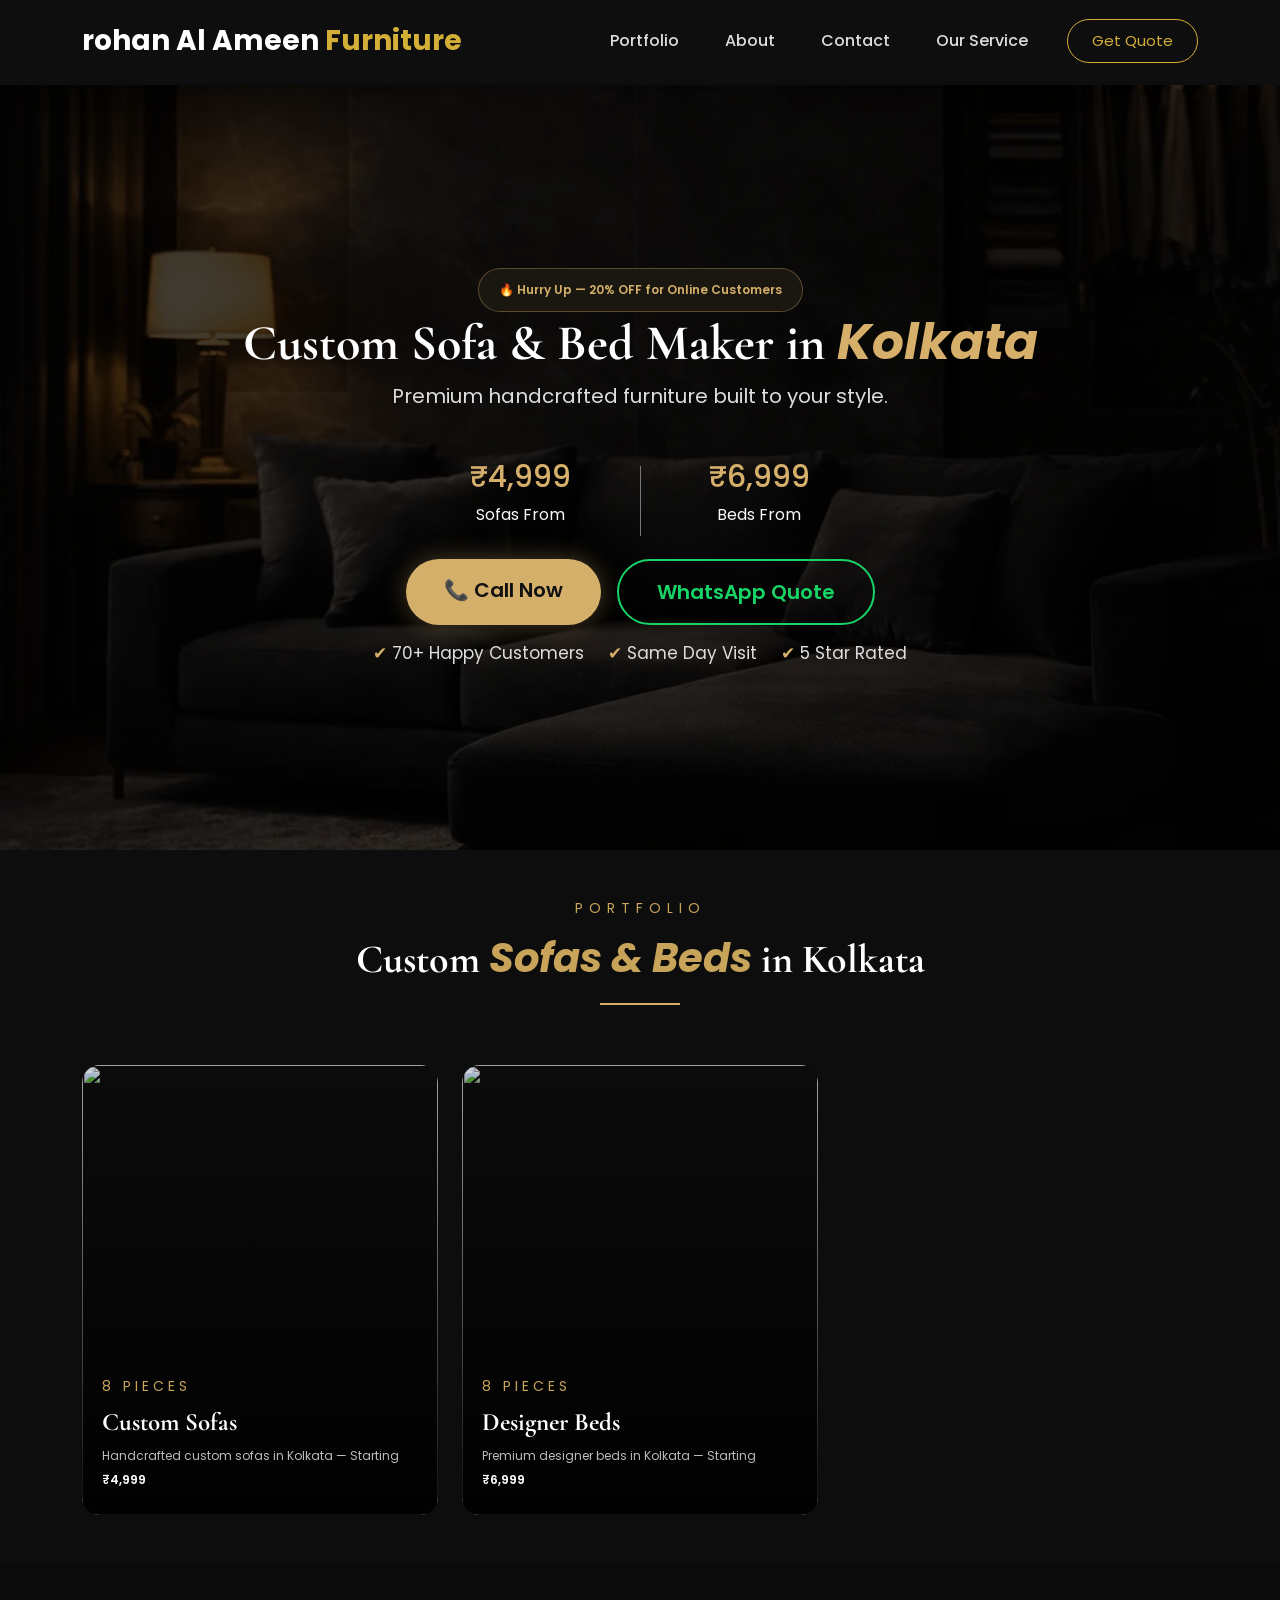
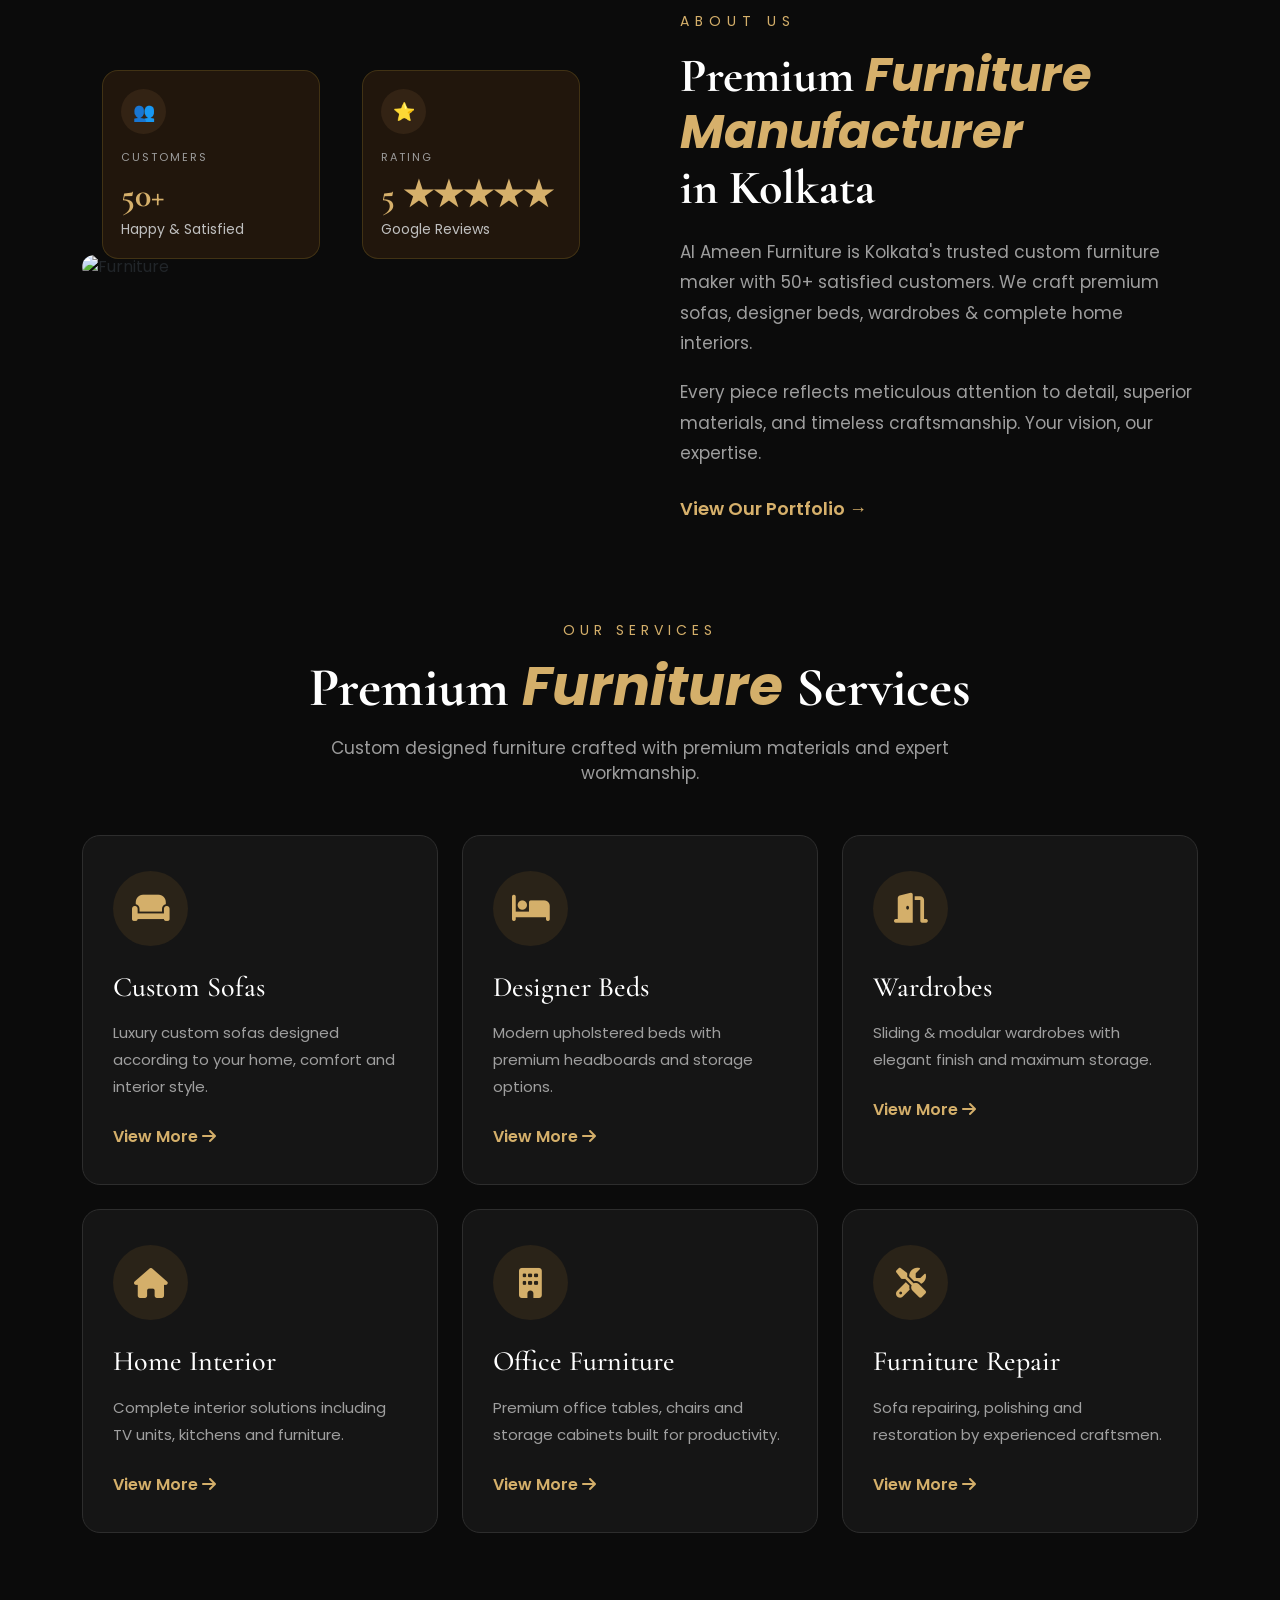
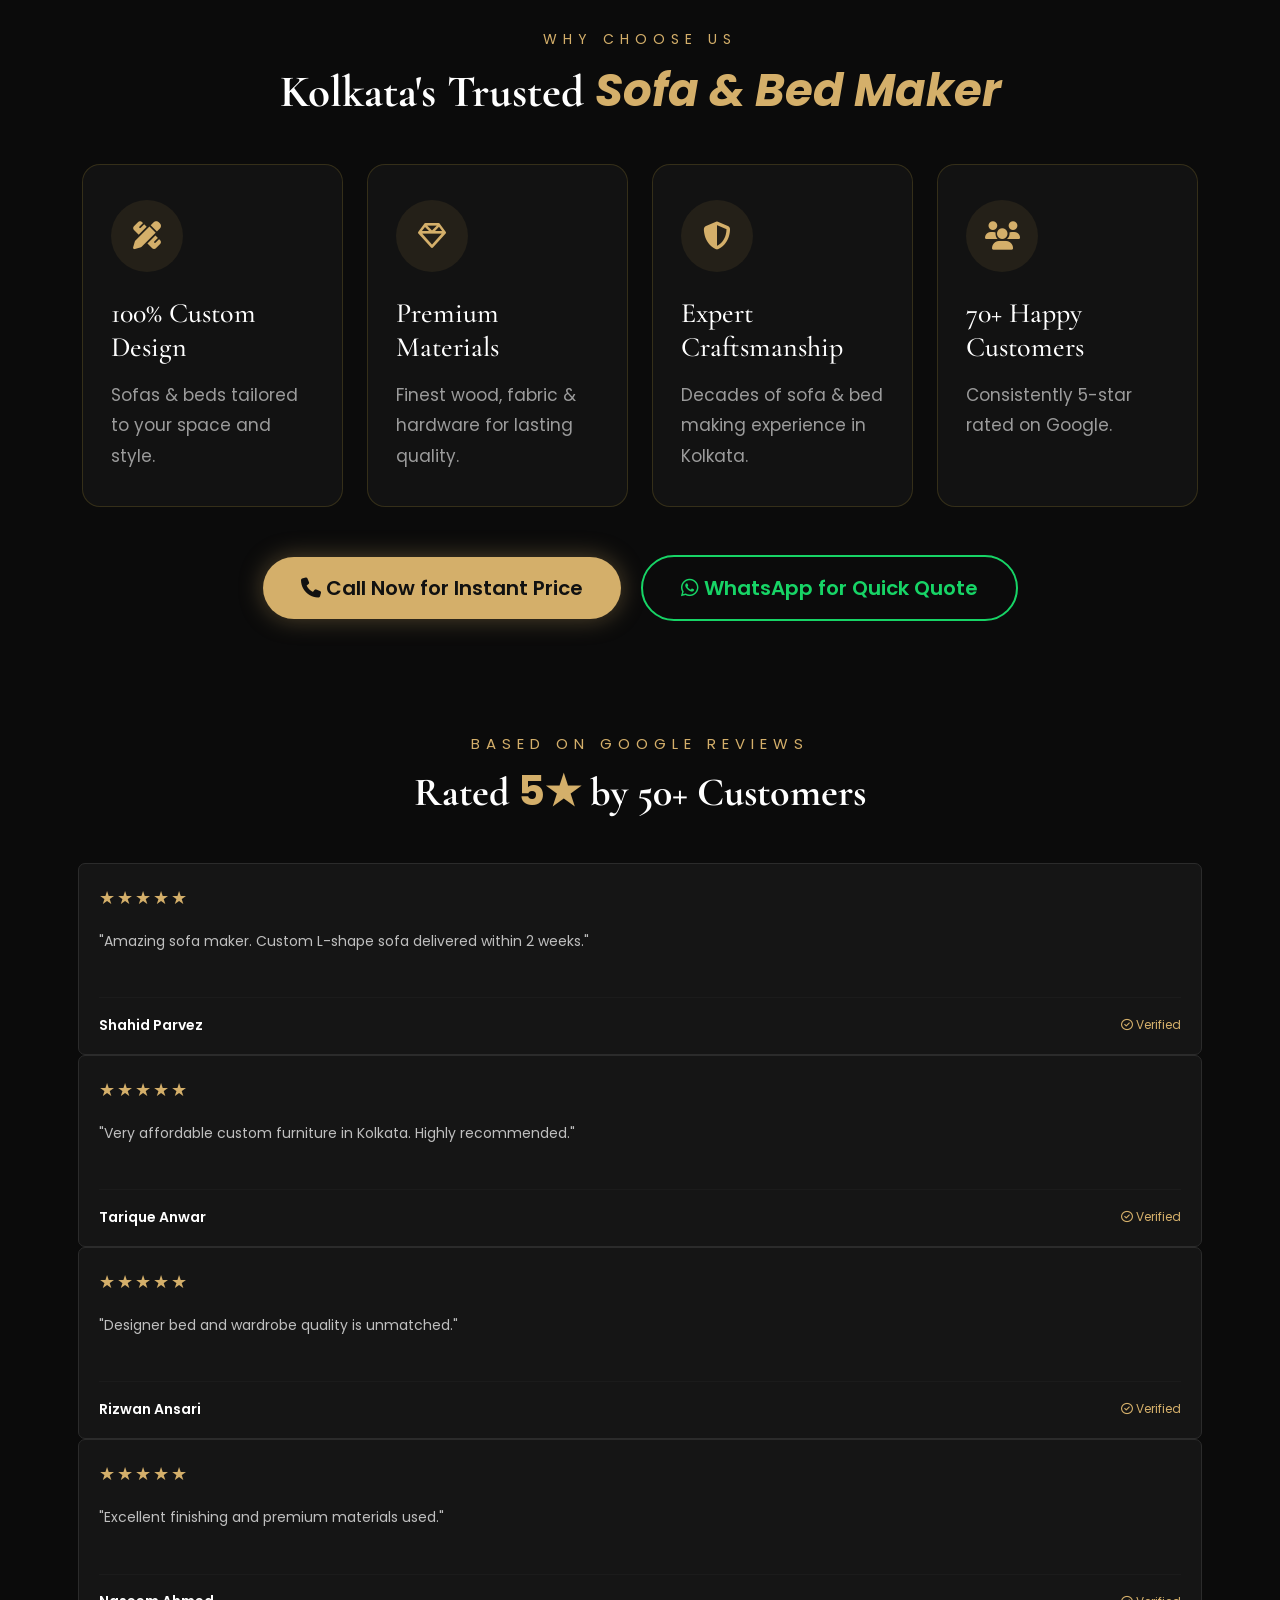
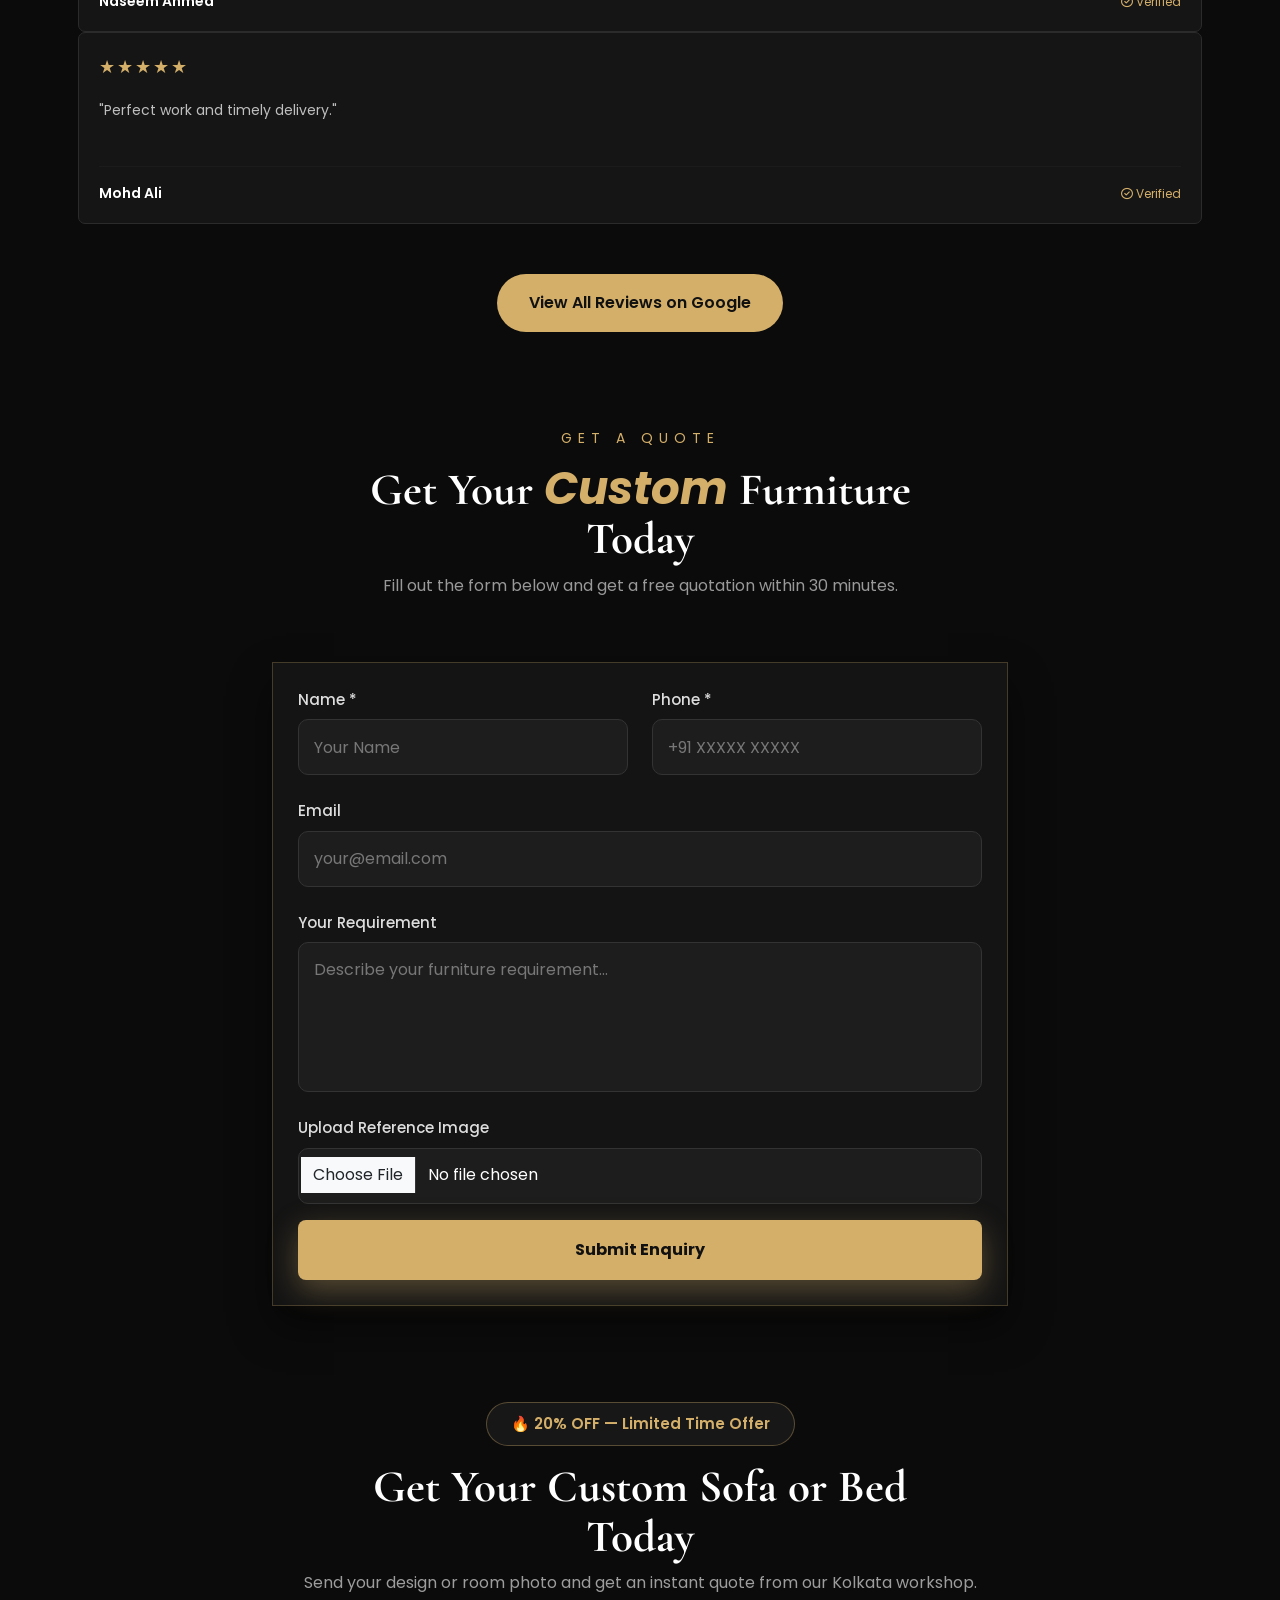
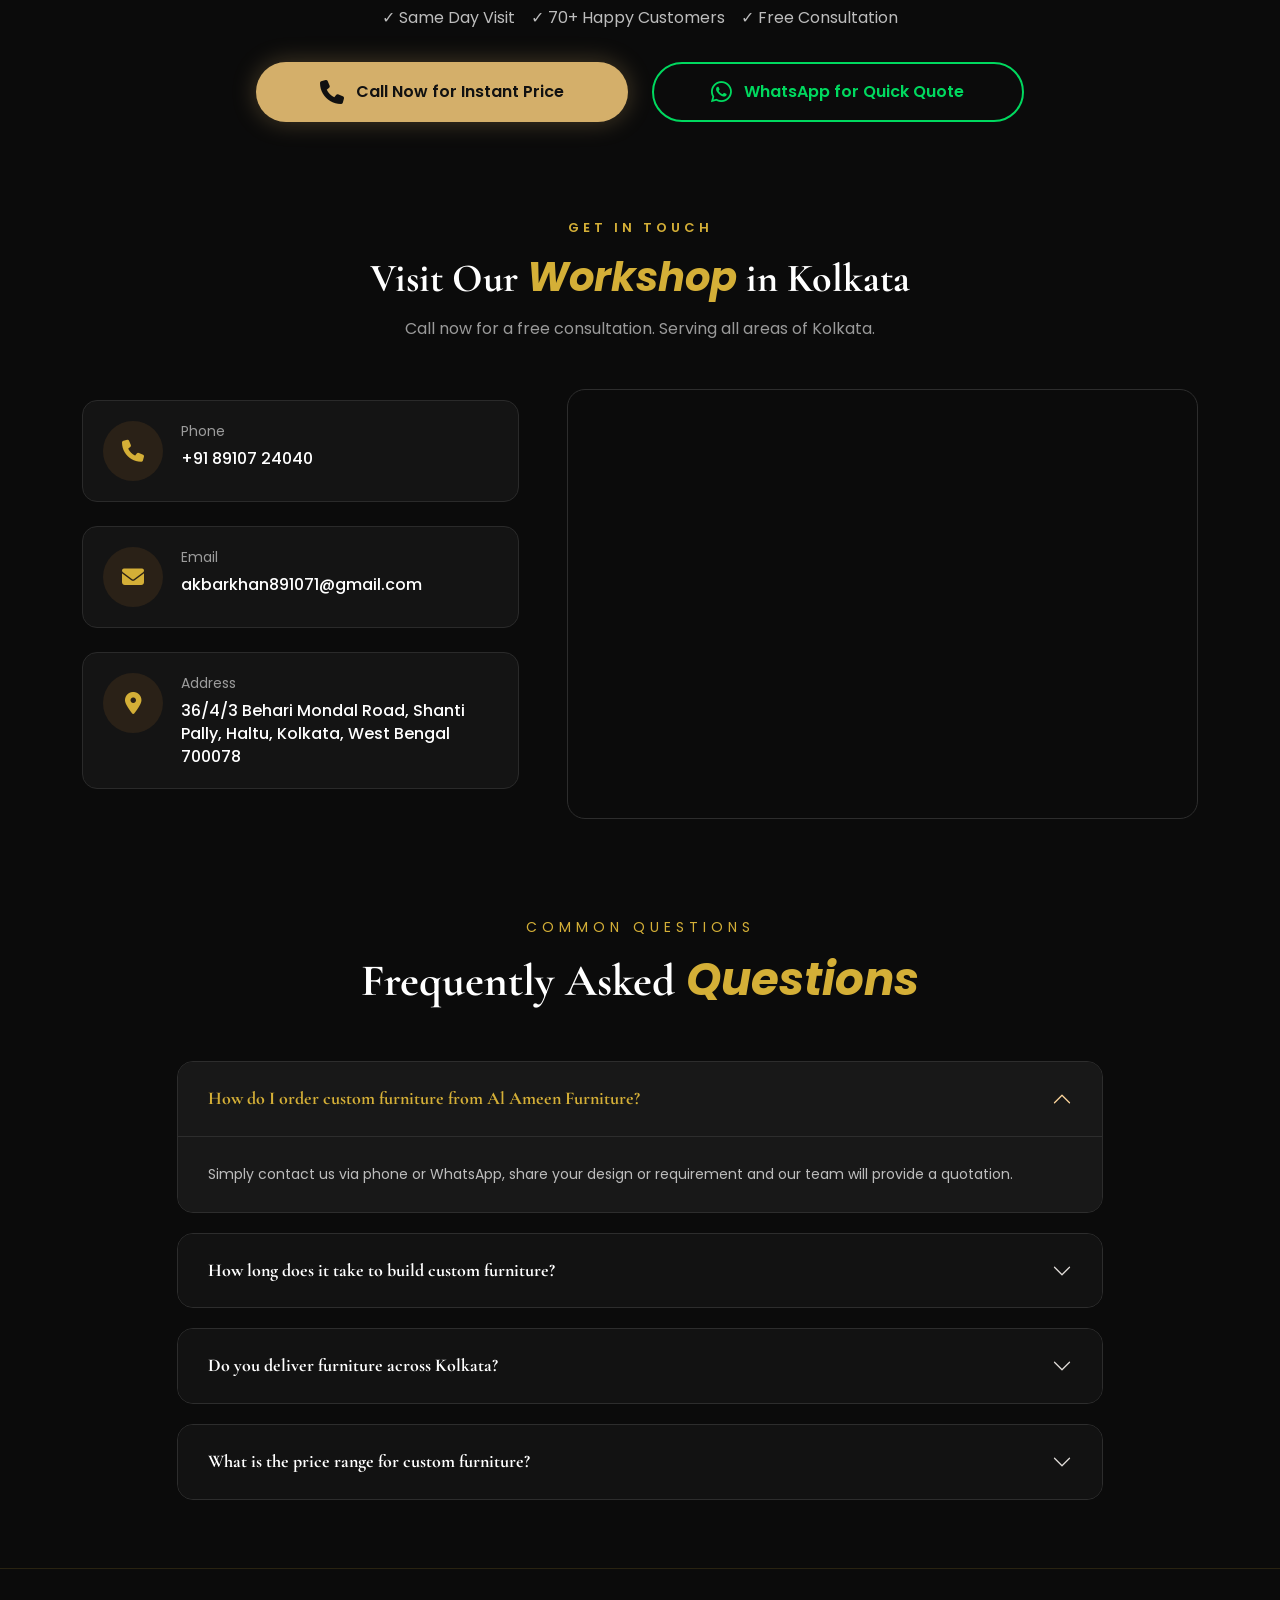
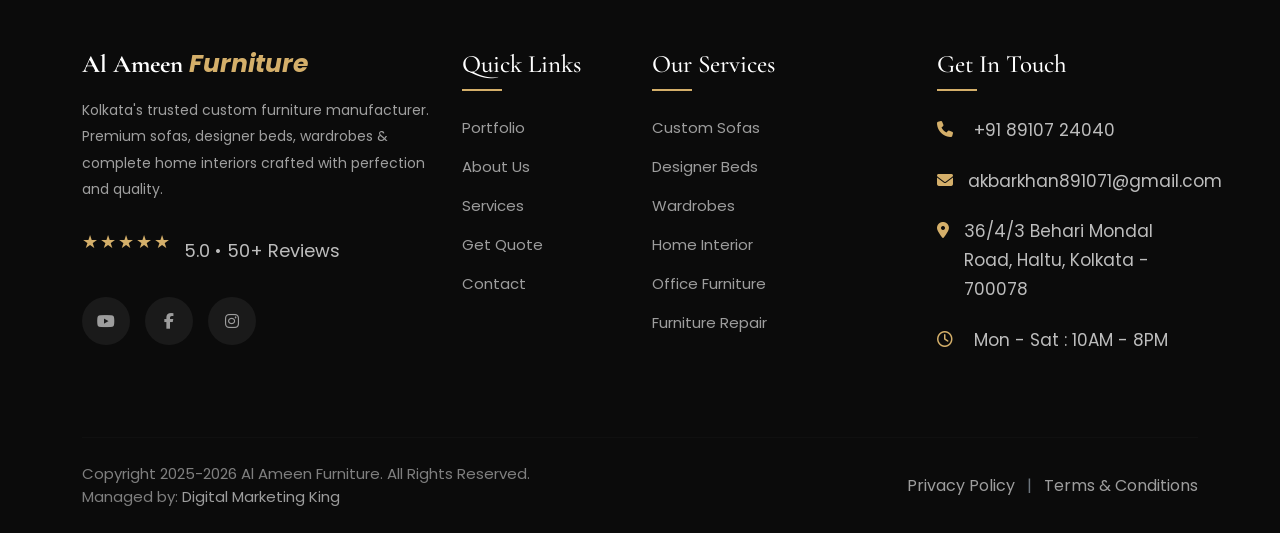
==== commit c059ca47: "Update logo name from 'Al Ameen' to 'rohan Al Ameen'" ====
--- a/index.html
+++ b/index.html
@@ -379,7 +379,7 @@
             <div class="container">
 
                 <a class="navbar-brand logo" href="#">
-                    <span class="white">Al Ameen</span>
+                    <span class="white">rohan Al Ameen</span>
                     <span class="gold">Furniture</span>
                 </a>
 
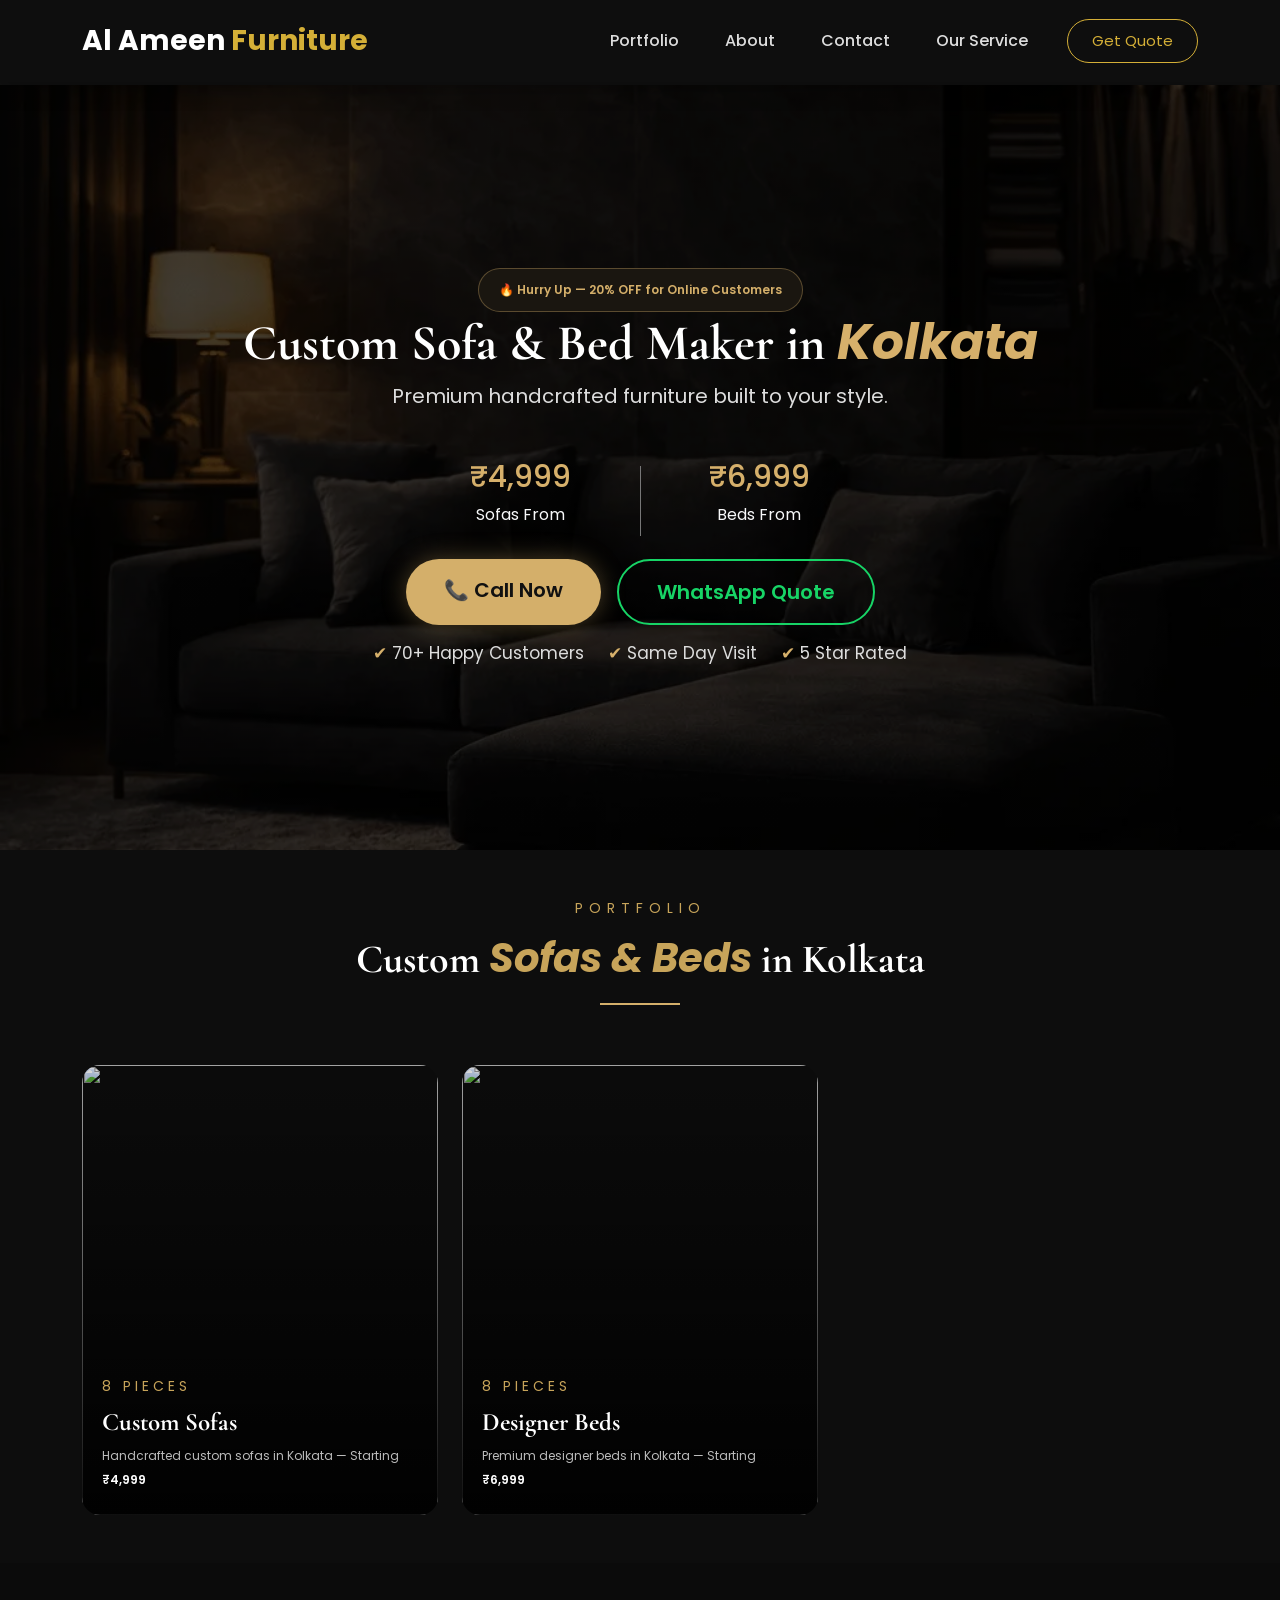
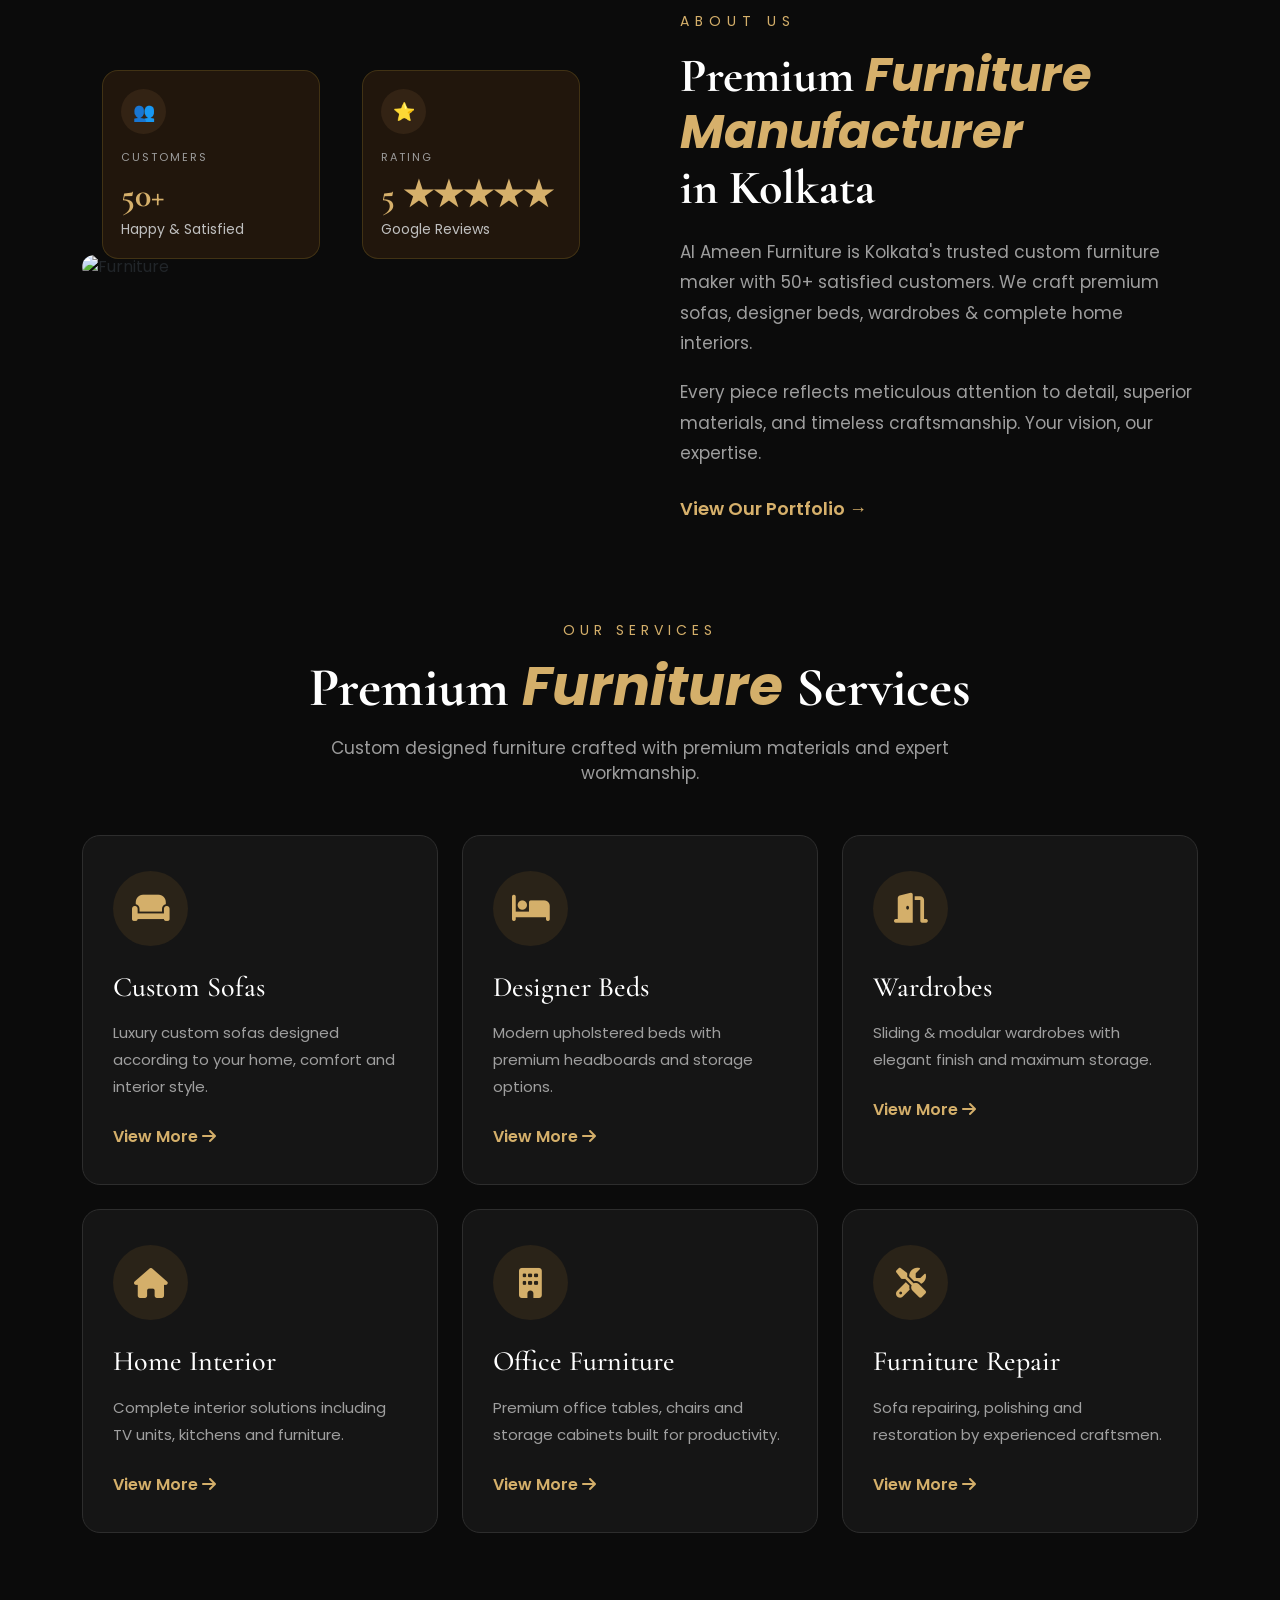
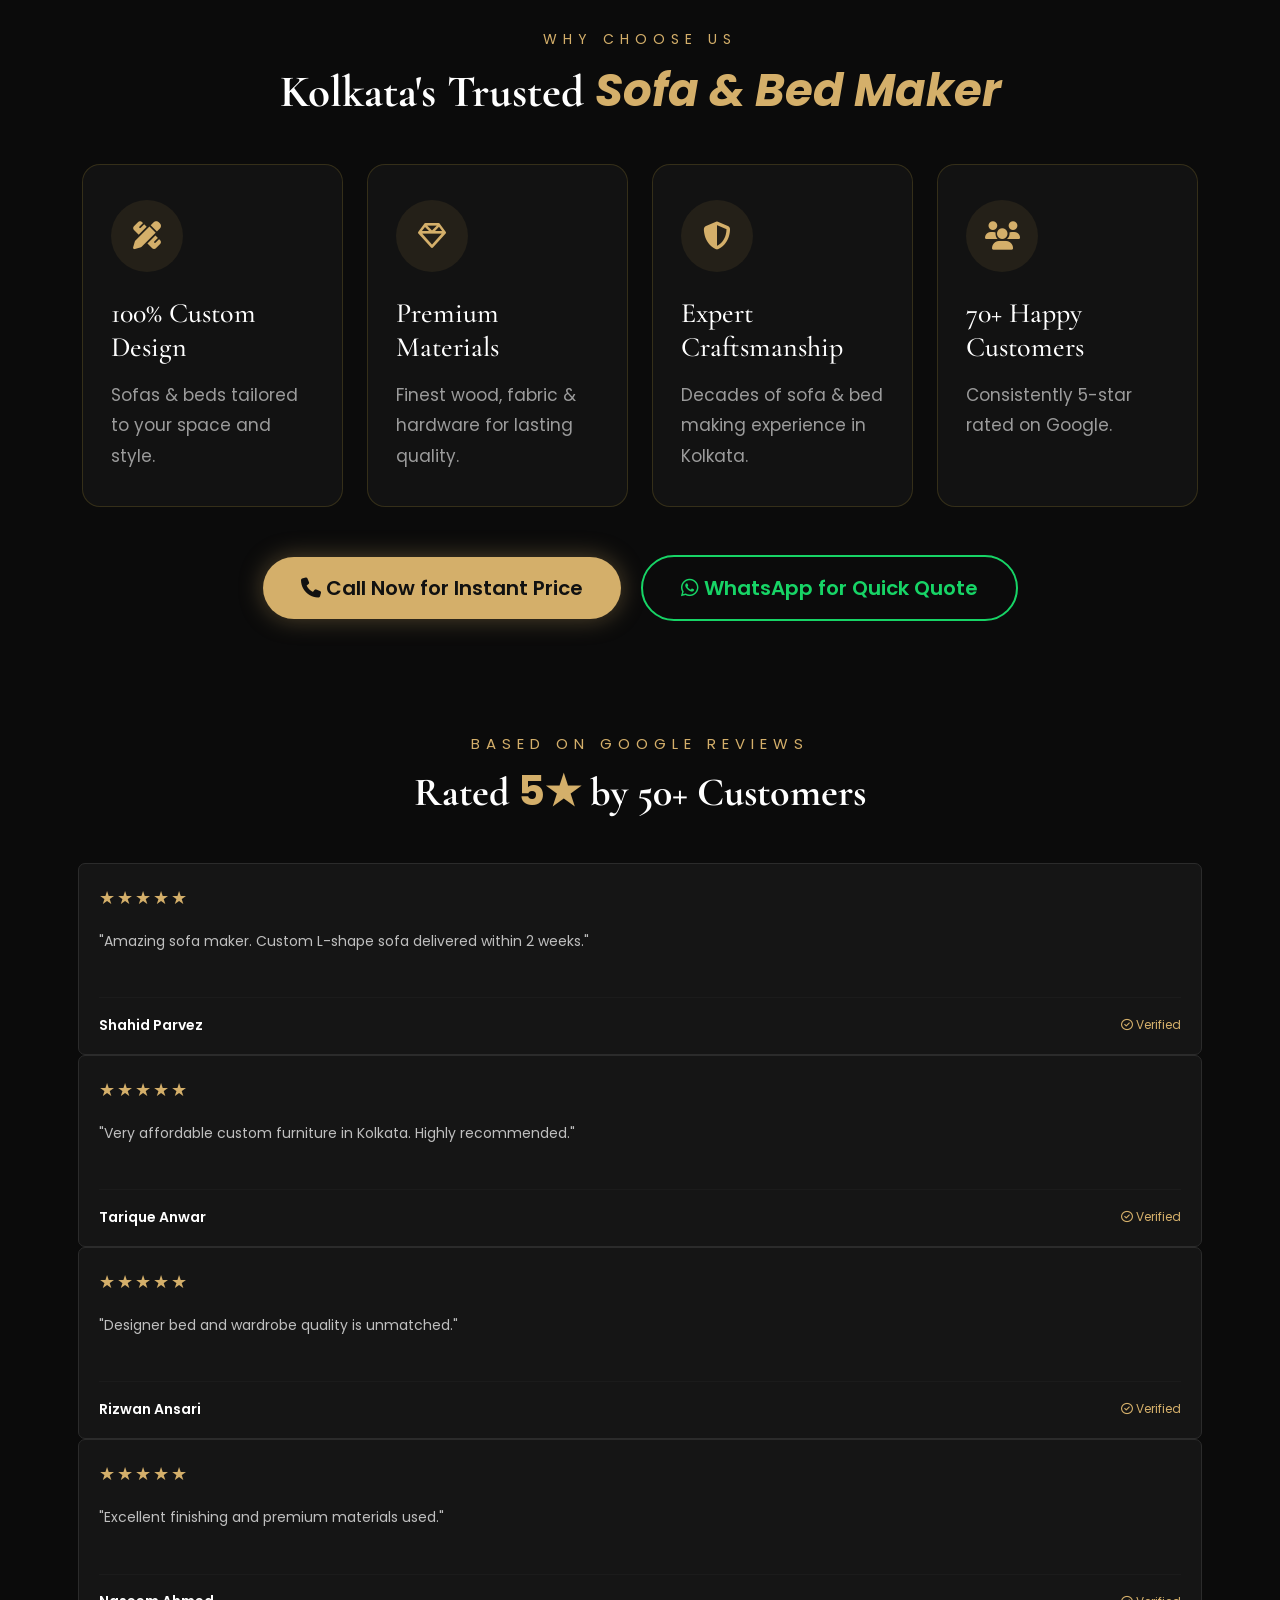
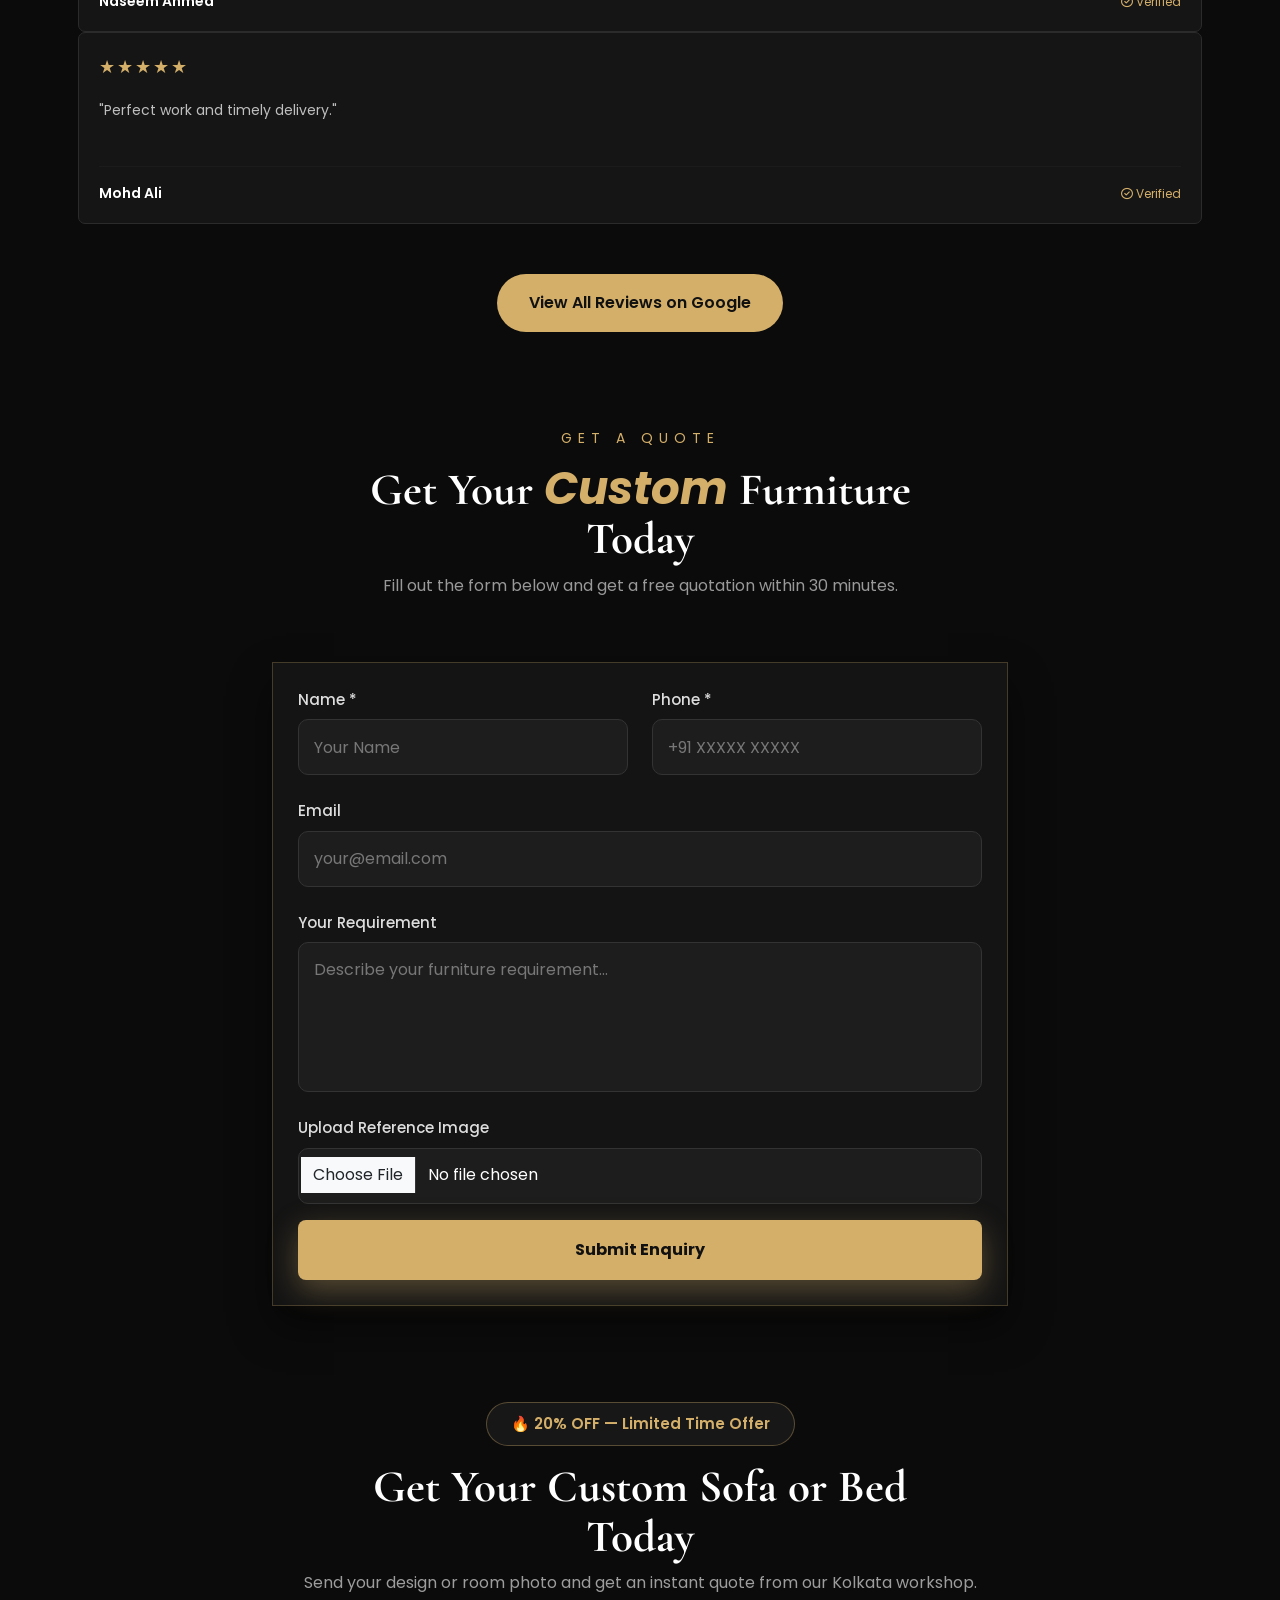
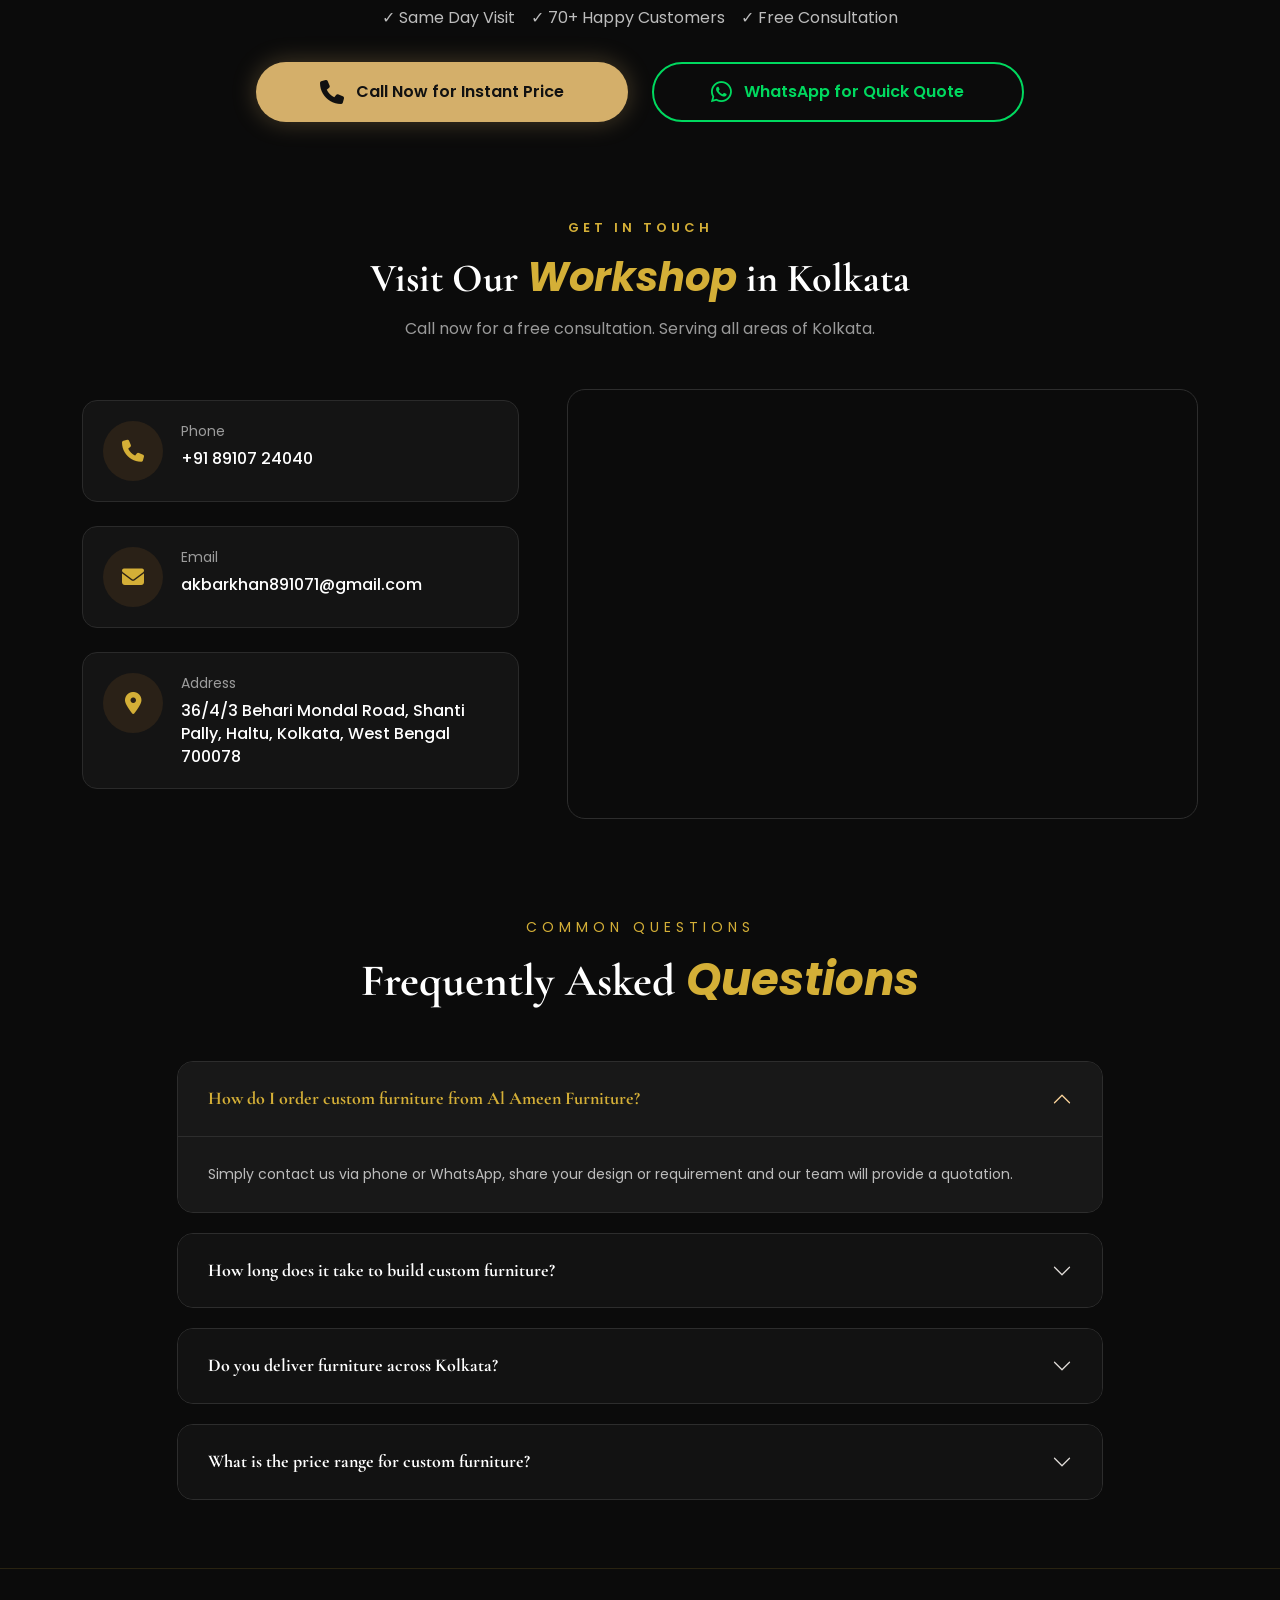
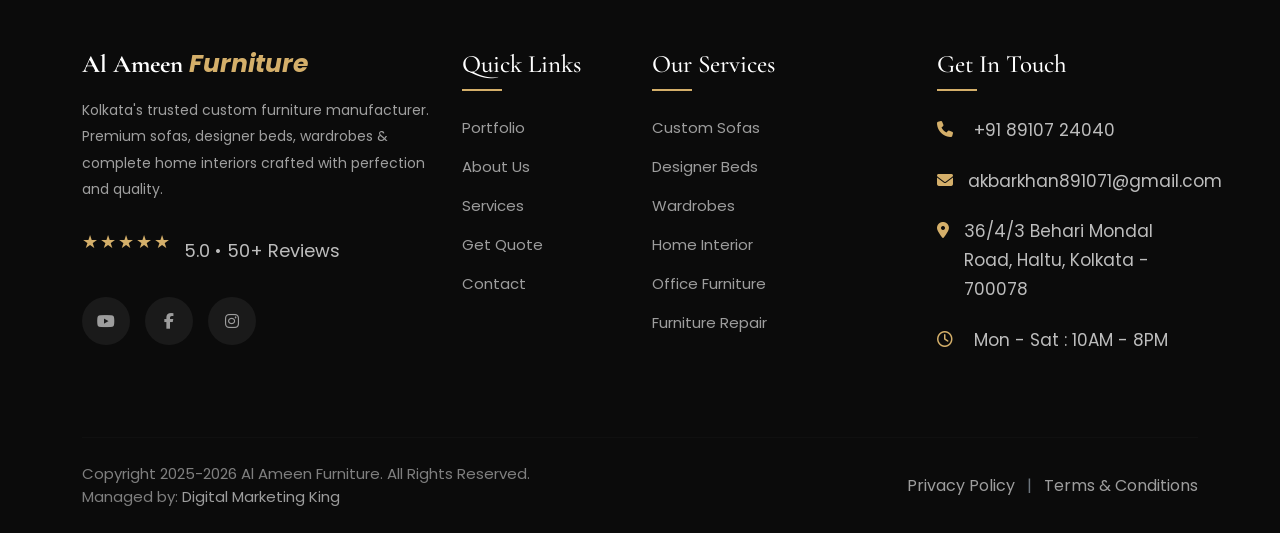
==== commit 771226d4: "Update logo name from 'rohan Al Ameen' to 'Al Ameen'" ====
--- a/index.html
+++ b/index.html
@@ -379,7 +379,7 @@
             <div class="container">
 
                 <a class="navbar-brand logo" href="#">
-                    <span class="white">rohan Al Ameen</span>
+                    <span class="white">Al Ameen</span>
                     <span class="gold">Furniture</span>
                 </a>
 
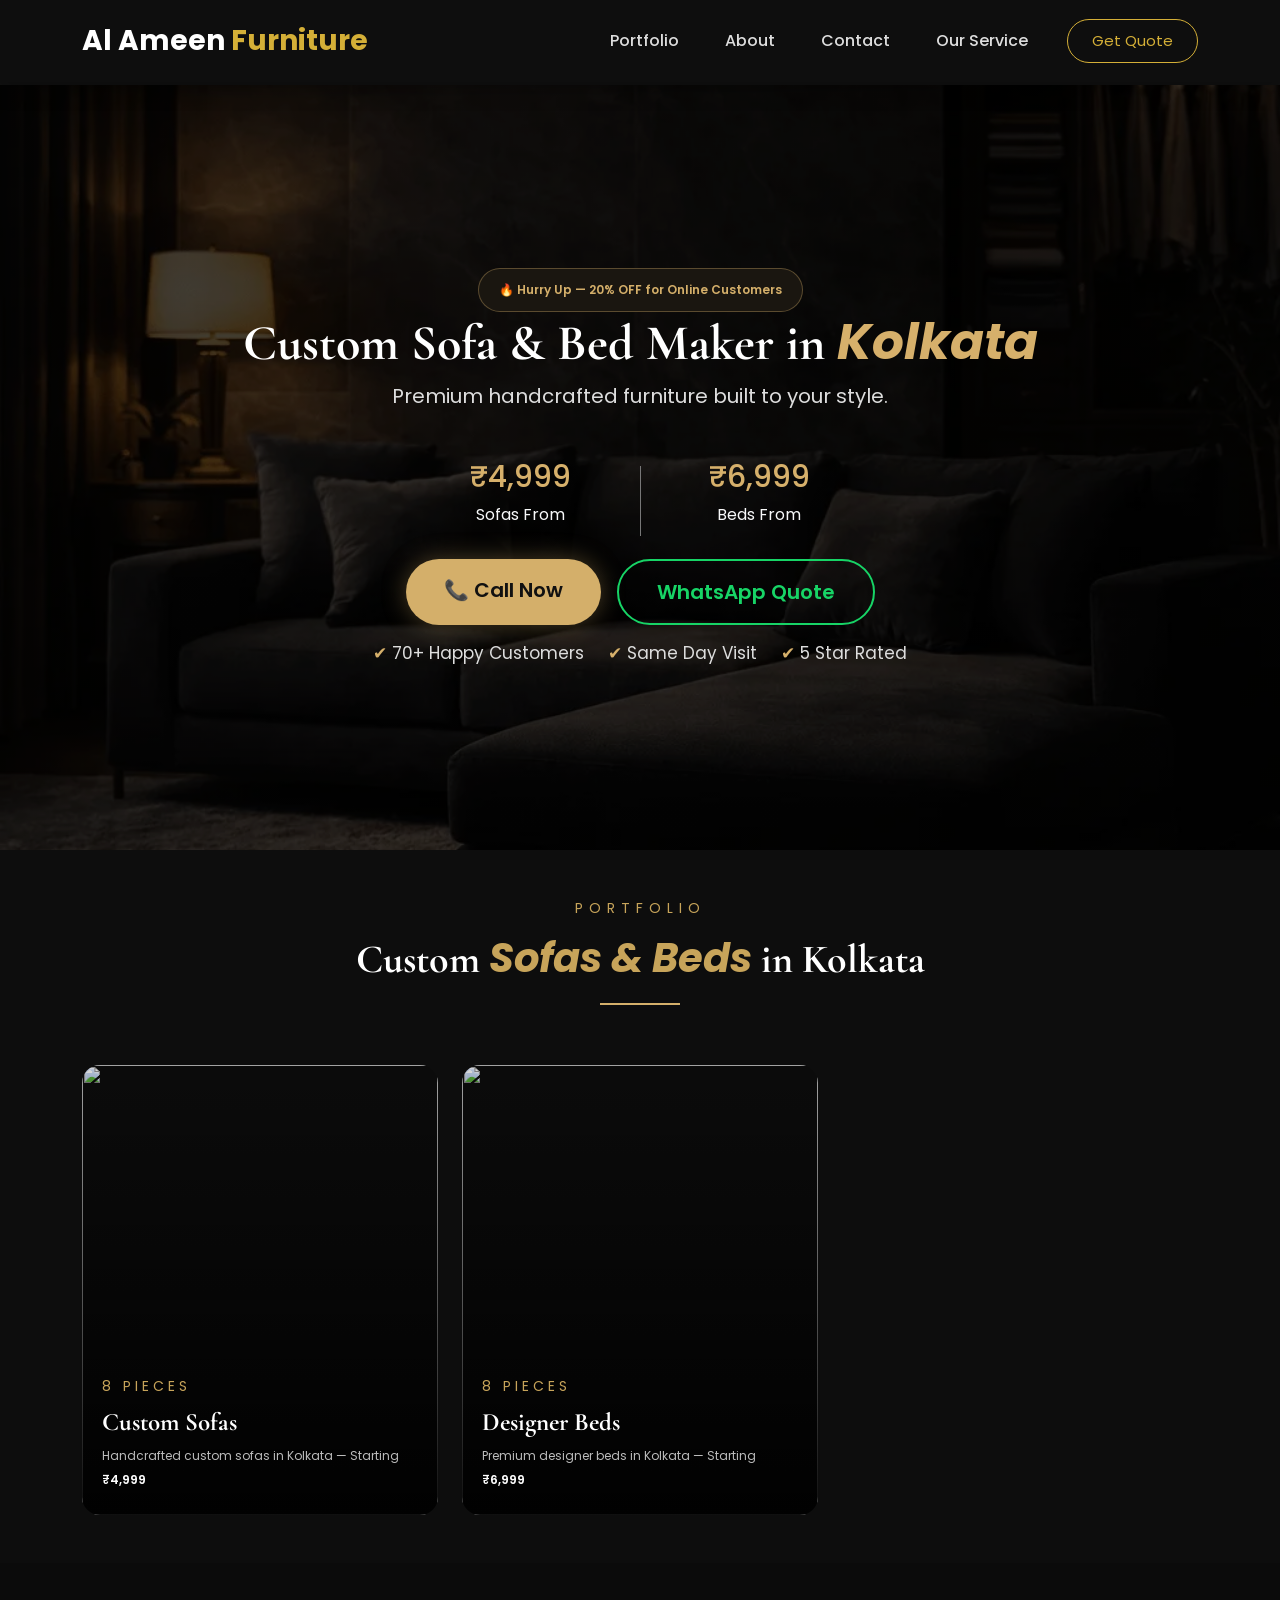
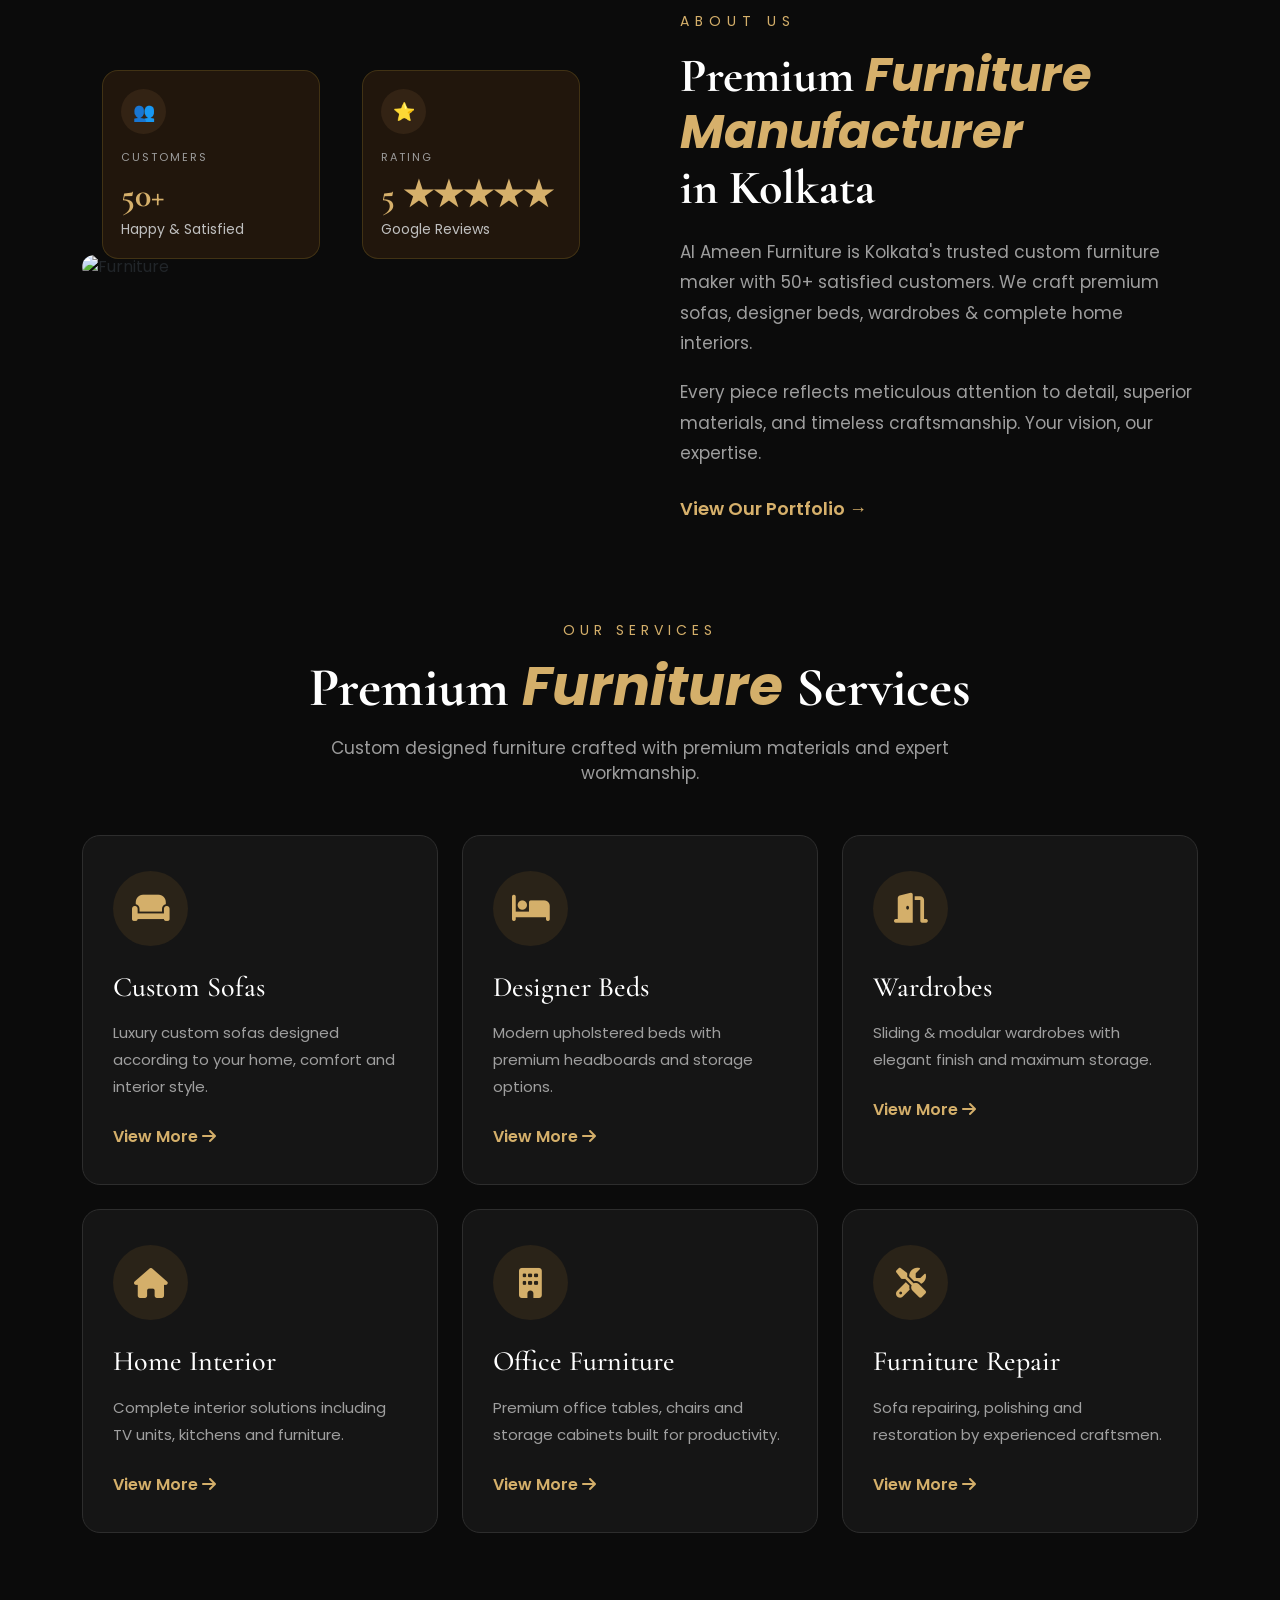
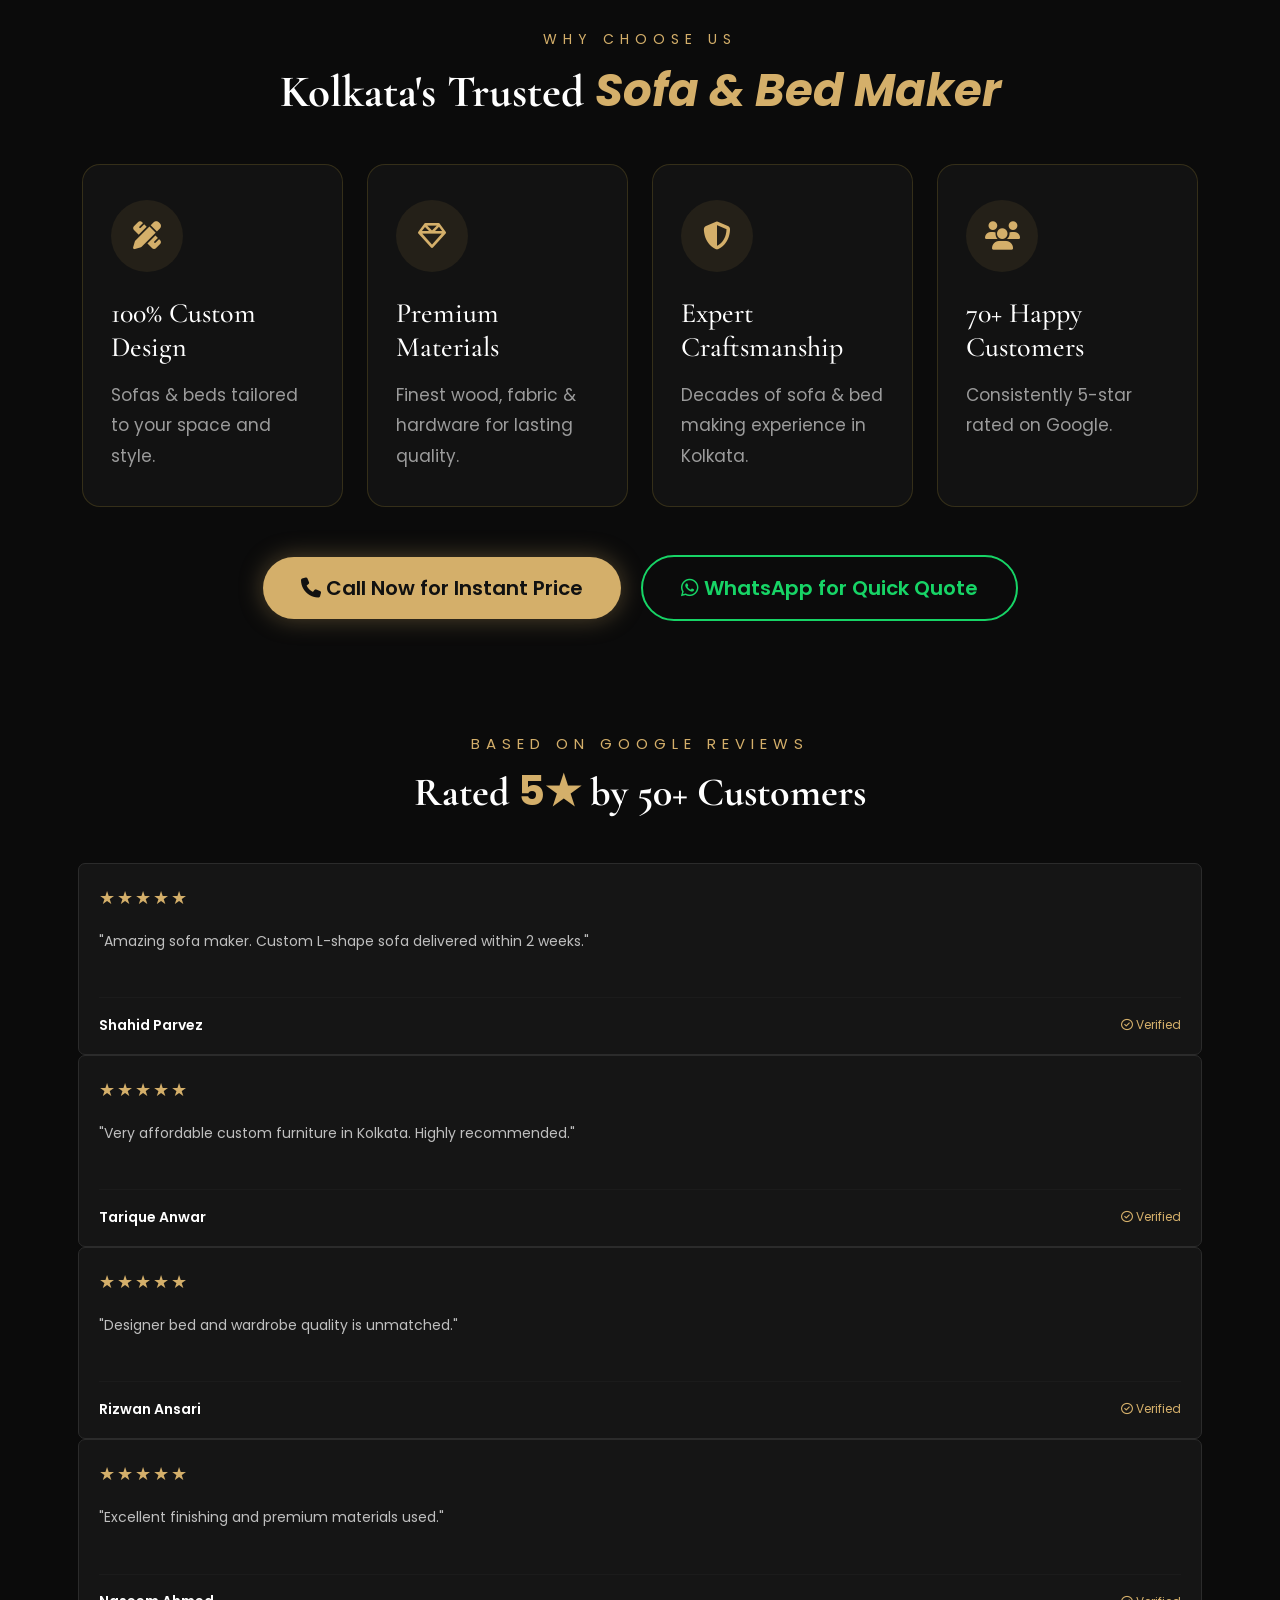
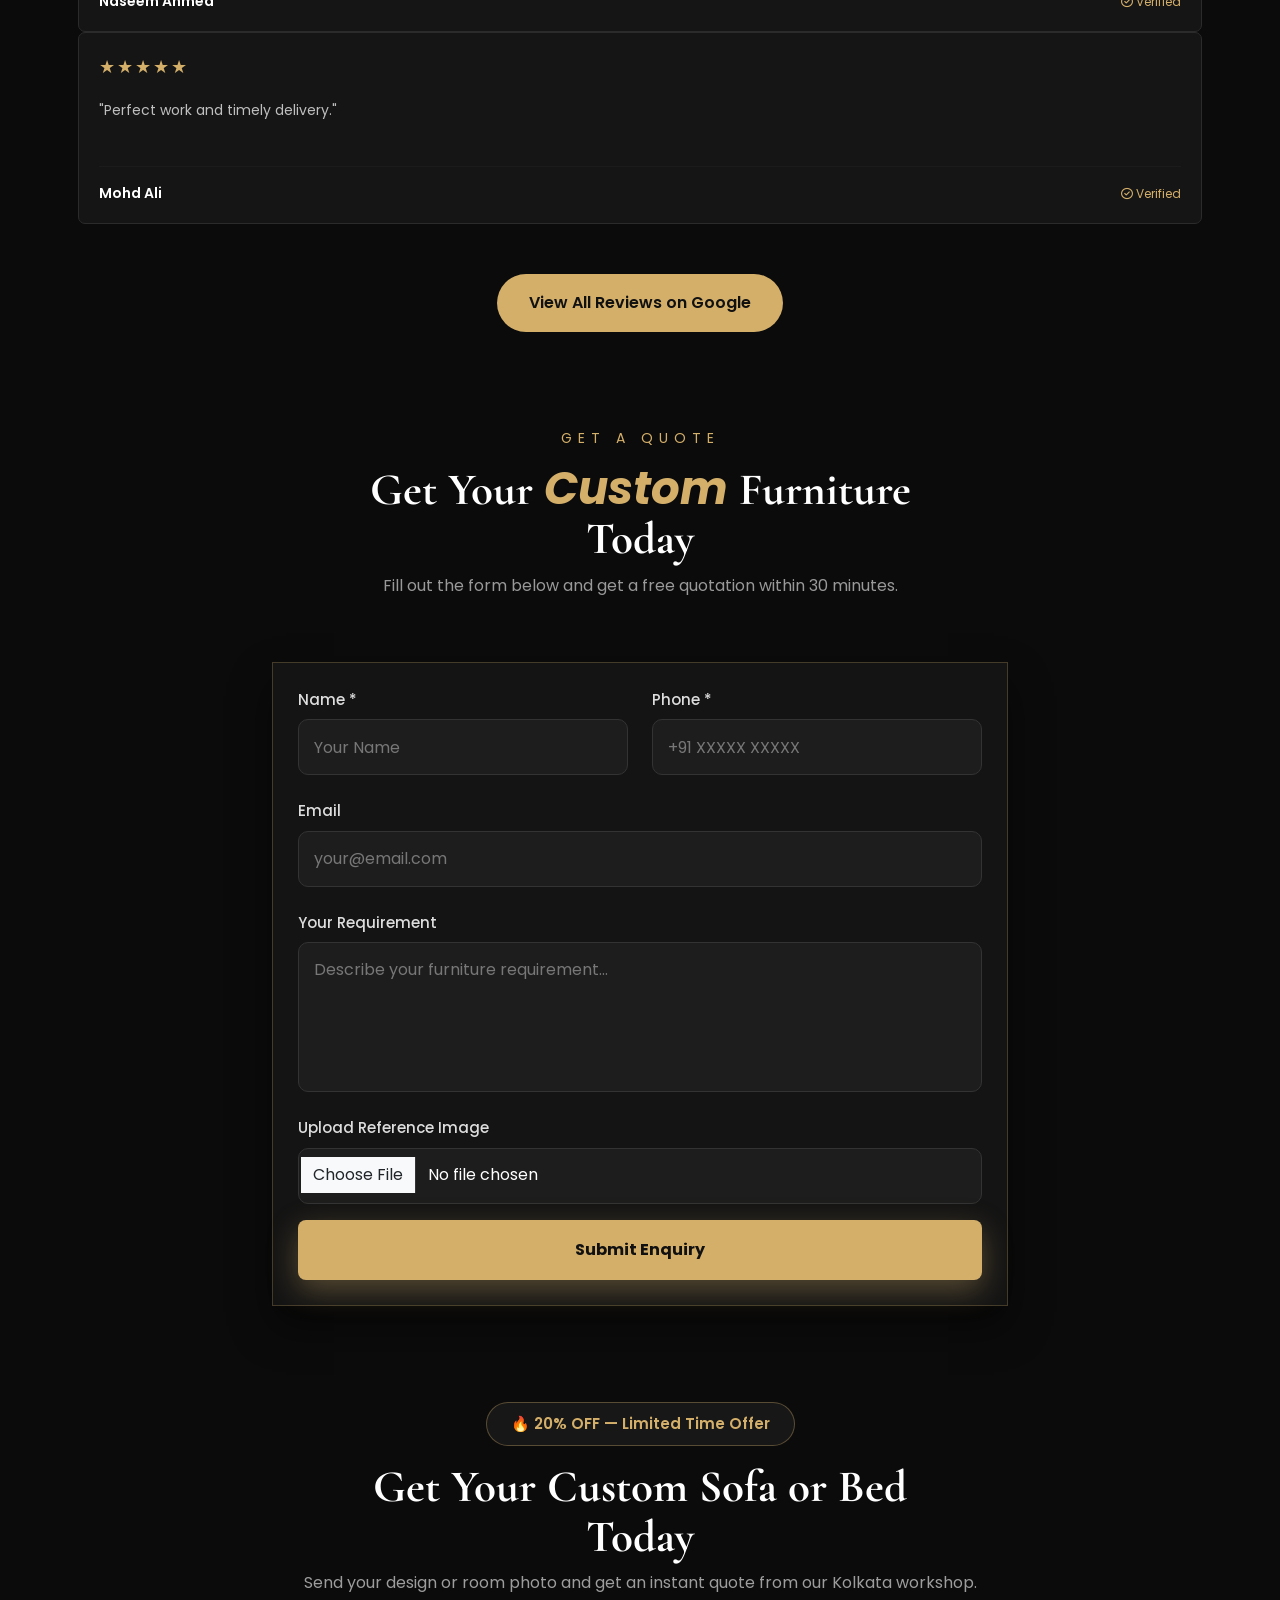
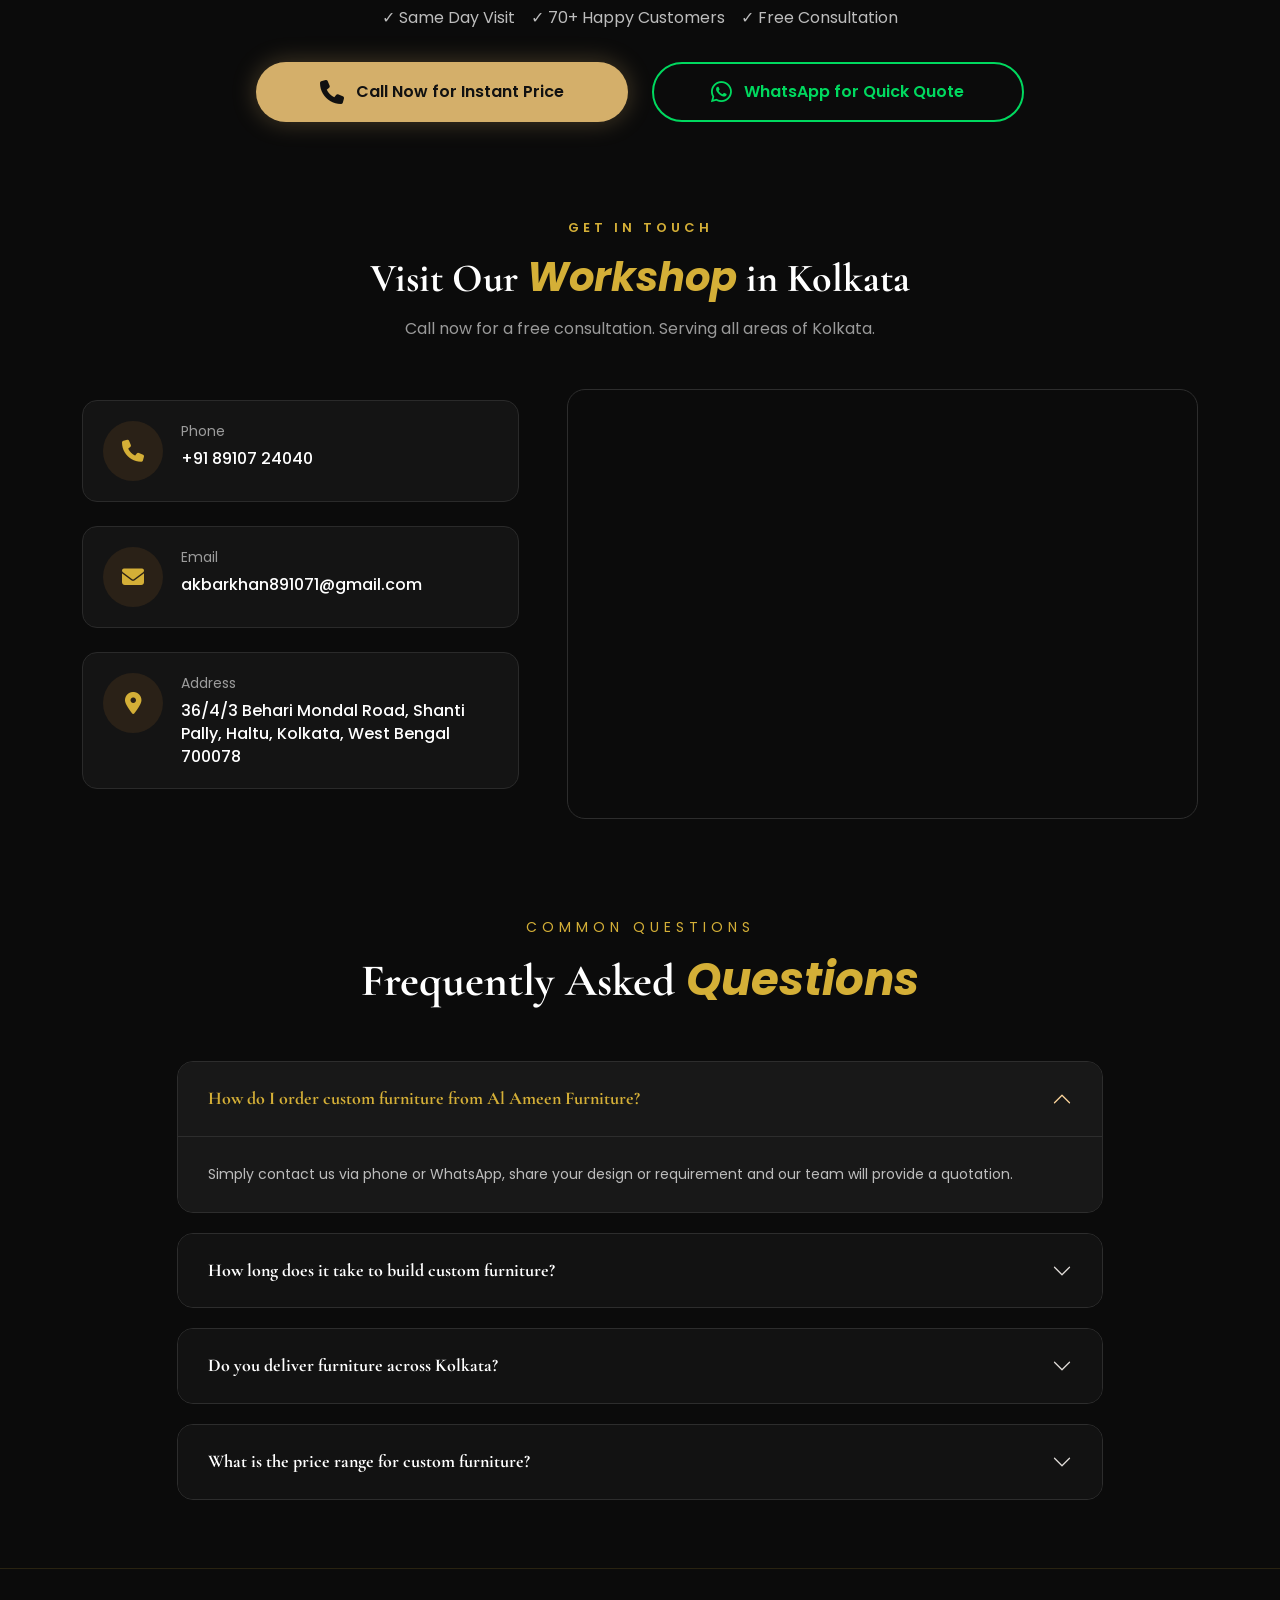
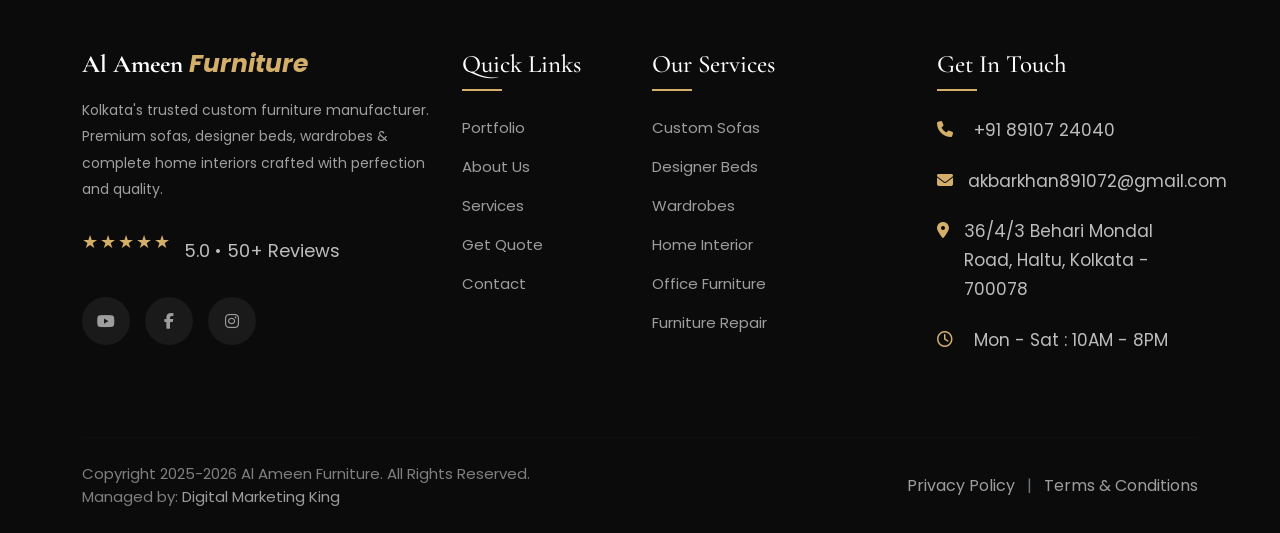
==== commit 695a538a: "yes" ====
--- a/index.html
+++ b/index.html
@@ -378,7 +378,7 @@
 
             <div class="container">
 
-                <a class="navbar-brand logo" href="#">
+                <a class="navbar-brand logo" href="https://alameenfurniture.in/">
                     <span class="white">Al Ameen</span>
                     <span class="gold">Furniture</span>
                 </a>
@@ -396,23 +396,23 @@
                     <ul class="navbar-nav align-items-center">
 
                         <li class="nav-item">
-                            <a class="nav-link" href="#Portfolio">Portfolio</a>
+                            <a class="nav-link" href="https://alameenfurniture.in/#Portfolio">Portfolio</a>
                         </li>
 
                         <li class="nav-item">
-                            <a class="nav-link" href="#about">About</a>
+                            <a class="nav-link" href="https://alameenfurniture.in/#about">About</a>
                         </li>
 
                         <li class="nav-item">
-                            <a class="nav-link" href="#contact">Contact</a>
+                            <a class="nav-link" href="https://alameenfurniture.in/#contact">Contact</a>
                         </li>
 
                         <li class="nav-item">
-                            <a class="nav-link" href="#service">Our Service</a>
+                            <a class="nav-link" href="https://alameenfurniture.in/#service">Our Service</a>
                         </li>
 
                         <li class="nav-item ms-3">
-                            <a href="#quote" class="btn quote-btn">
+                            <a href="https://alameenfurniture.in/#quote" class="btn quote-btn">
                                 Get Quote
                             </a>
                         </li>
@@ -446,22 +446,22 @@
             <ul class="navbar-nav">
 
                 <li class="nav-item">
-                    <a class="nav-link" href="#portfolio">Portfolio</a>
+                    <a class="nav-link" href="https://alameenfurniture.in/#portfolio">Portfolio</a>
                 </li>
 
                 <li class="nav-item">
-                    <a class="nav-link" href="#about">About</a>
+                    <a class="nav-link" href="https://alameenfurniture.in/#about">About</a>
                 </li>
                 <li class="nav-item">
-                    <a class="nav-link" href="#service">Our Service</a>
+                    <a class="nav-link" href="https://alameenfurniture.in/#service">Our Service</a>
                 </li>
 
                 <li class="nav-item">
-                    <a class="nav-link" href="#contact">Contact</a>
+                    <a class="nav-link" href="https://alameenfurniture.in/#contact">Contact</a>
                 </li>
 
                 <li class="mt-4">
-                    <a href="#quote" class="btn quote-btn w-100">
+                    <a href="https://alameenfurniture.in/#quote" class="btn quote-btn w-100">
                         Get Quote
                     </a>
                 </li>
@@ -2922,7 +2922,7 @@
 
 
 
-    <footer class="footer-section">
+       <footer class="footer-section">
         <div class="container">
 
             <div class="row gy-5">
@@ -2965,11 +2965,11 @@
 
                     <ul class="footer-links">
 
-                        <li><a href="index.html#portfolio">Portfolio</a></li>
-                        <li><a href="index.html#about">About Us</a></li>
-                        <li><a href="index.html#services">Services</a></li>
-                        <li><a href="index.html#quote">Get Quote</a></li>
-                        <li><a href="index.html#contact">Contact</a></li>
+                        <li><a href="https://alameenfurniture.in/#portfolio">Portfolio</a></li>
+                        <li><a href="https://alameenfurniture.in/#about">About Us</a></li>
+                        <li><a href="https://alameenfurniture.in/#services">Services</a></li>
+                        <li><a href="https://alameenfurniture.in/#quote">Get Quote</a></li>
+                        <li><a href="https://alameenfurniture.in/#contact">Contact</a></li>
 
                     </ul>
 
@@ -2983,12 +2983,12 @@
 
                     <ul class="footer-links">
 
-                        <li><a href="custom-sofa.html">Custom Sofas</a></li>
-                        <li><a href="designer-beds.html">Designer Beds</a></li>
-                        <li><a href="wardrobes.html">Wardrobes</a></li>
-                        <li><a href="home-interior.html">Home Interior</a></li>
-                        <li><a href="office-furniture.html">Office Furniture</a></li>
-                        <li><a href="furniture-repair.html">Furniture Repair</a></li>
+                        <li><a href="https://alameenfurniture.in/custom-sofa.html">Custom Sofas</a></li>
+                        <li><a href="https://alameenfurniture.in/designer-beds.html">Designer Beds</a></li>
+                        <li><a href="https://alameenfurniture.in/wardrobes.html">Wardrobes</a></li>
+                        <li><a href="https://alameenfurniture.in/home-interior.html">Home Interior</a></li>
+                        <li><a href="https://alameenfurniture.in/office-furniture.html">Office Furniture</a></li>
+                        <li><a href="https://alameenfurniture.in/furniture-repair.html">Furniture Repair</a></li>
 
                     </ul>
 
@@ -3009,7 +3009,8 @@
 
                         <li>
                             <i class="fas fa-envelope"></i>
-                            <span>akbarkhan891071@gmail.com</span>
+                            <span>akbarkhan891072@gmail.com</span>
+                            
                         </li>
 
                         <li>
@@ -3055,6 +3056,7 @@
 
         </div>
     </footer>
+
 
 
     <style>
@@ -3200,6 +3202,7 @@
 
         .footer-section a:hover {
             color: #d4af6a;
+            color: #fff;
         }
 
         .copyright {
